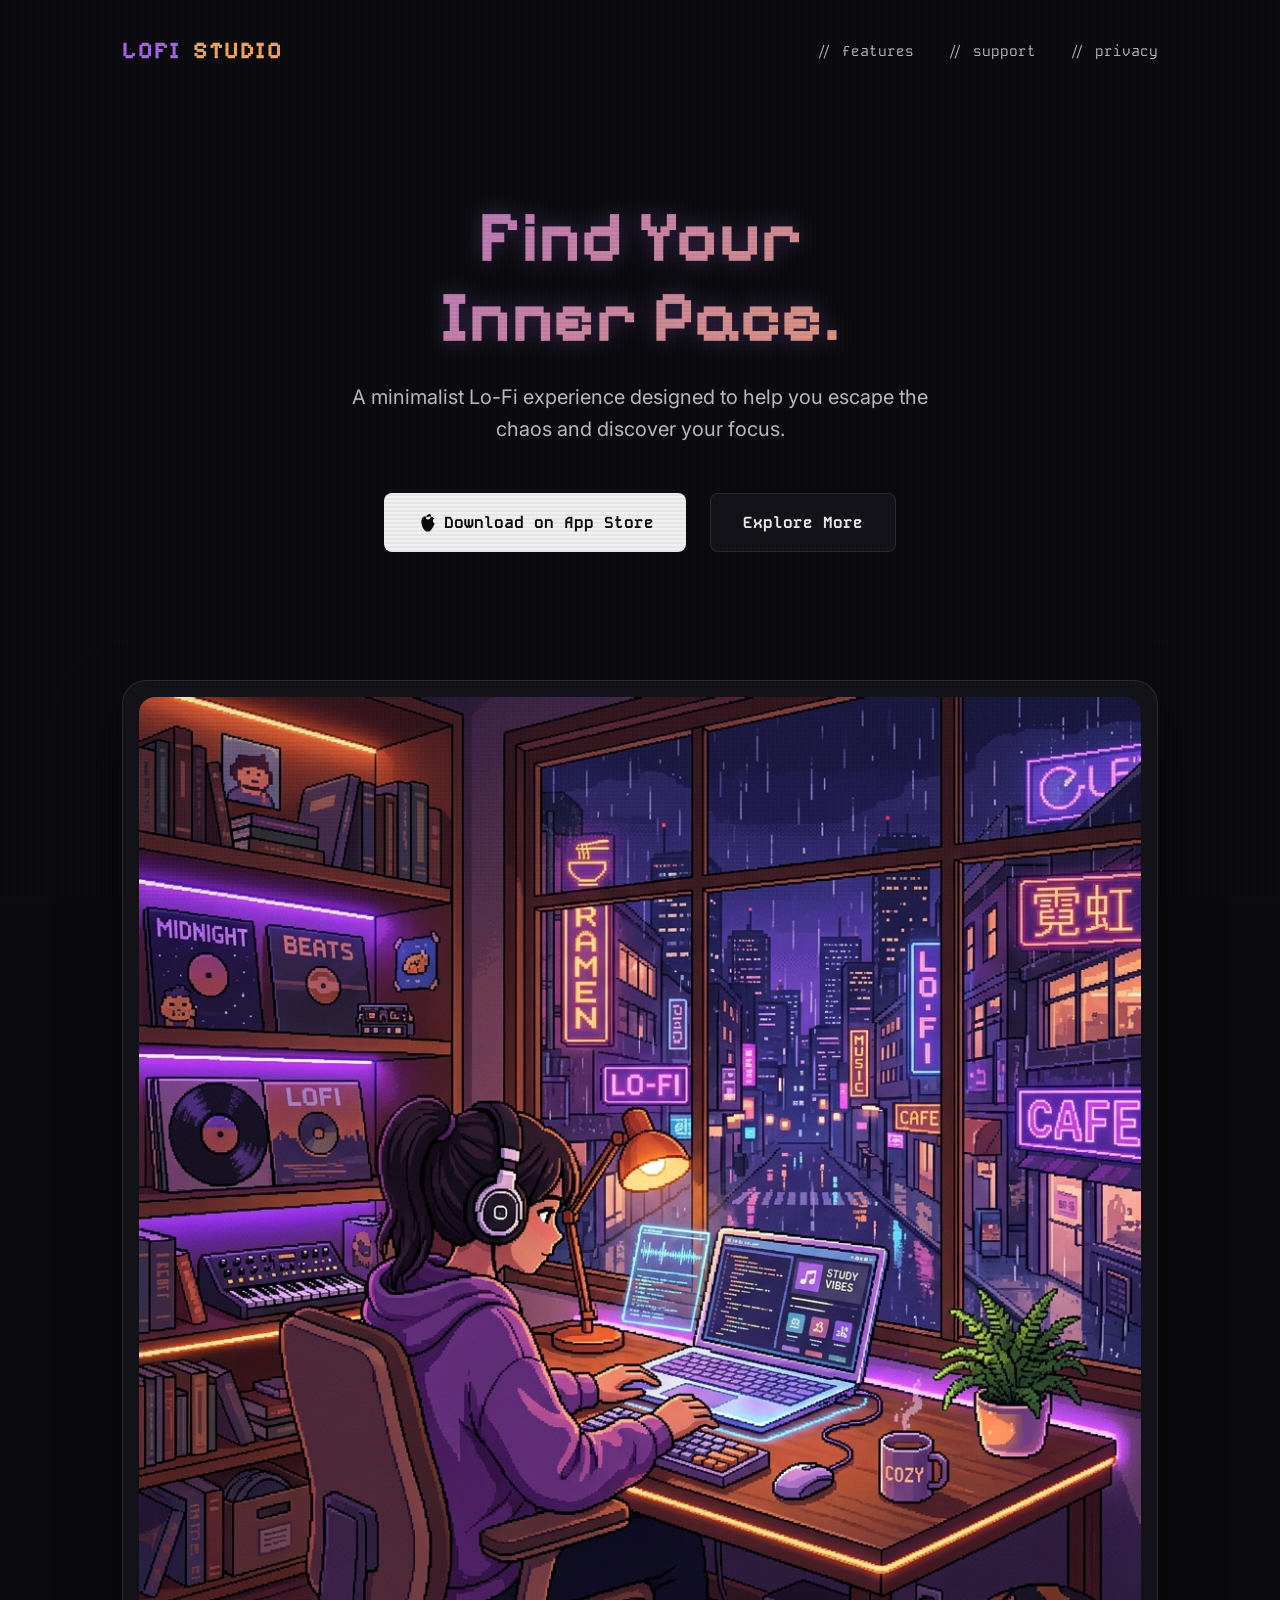
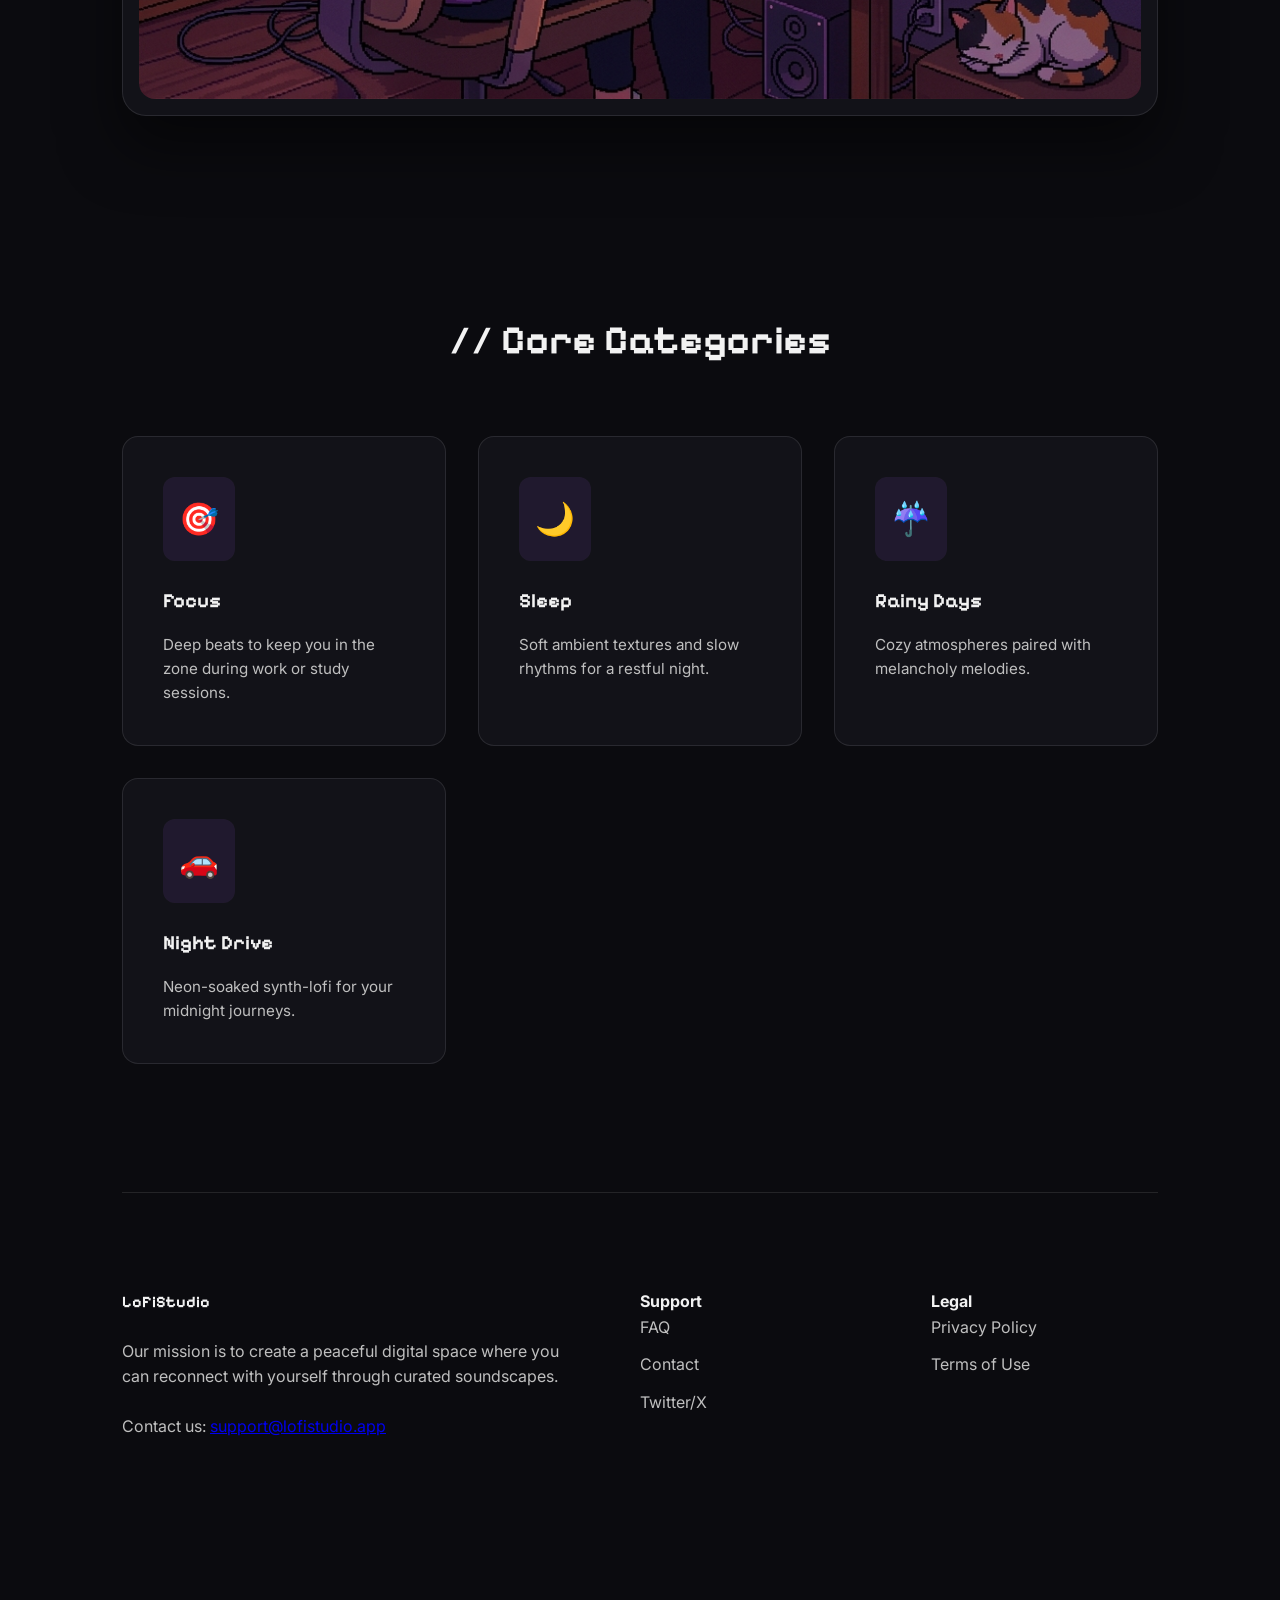
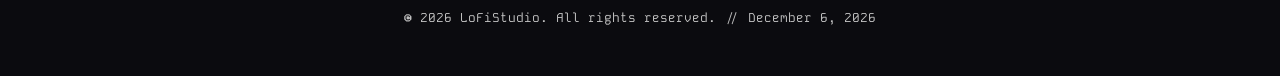
==== index.html @ d08583ba "Initial commit - LoFiStudio Landing Page" ====
<!DOCTYPE html>
<html lang="en">
<head>
    <meta charset="UTF-8">
    <meta name="viewport" content="width=device-width, initial-scale=1.0">
    <title>LoFiStudio | Find Your Inner Pace</title>
    <meta name="description" content="LoFiStudio is a minimalist music application designed to help you focus, sleep, and relax with curated Lo-Fi playlists.">
    <link rel="stylesheet" href="style.css">
    <!-- Favicon -->
    <link rel="icon" type="image/png" href="https://fav.farm/🎧">
</head>
<body>

    <div class="container">
        <nav>
            <div class="logo">LoFi<span>Studio</span></div>
            <ul class="nav-links">
                <li><a href="#features">// features</a></li>
                <li><a href="#support">// support</a></li>
                <li><a href="#privacy">// privacy</a></li>
            </ul>
        </nav>

        <section class="hero">
            <h1>Find Your <br> Inner Pace.</h1>
            <p>A minimalist Lo-Fi experience designed to help you escape the chaos and discover your focus.</p>
            <div class="cta-container">
                <a href="#" class="btn btn-primary">
                    <svg width="20" height="20" viewBox="0 0 24 24" fill="currentColor"><path d="M18.71,19.5C17.88,20.74 16.67,22.28 15.08,22.28C13.5,22.28 13,21.23 11.12,21.23C19.25,21.23 18.67,22.28 13.12,22.28C11.54,22.28 10.2,20.74 9.38,19.5C7.7,17.08 6.42,13.33 6.42,9.75C6.42,6.17 8.54,4.22 10.79,4.22C12.08,4.22 13,4.92 13.79,4.92C14.58,4.92 15.54,4.22 17.04,4.22C18.62,4.22 20.71,5.1 21.92,6.83C19.46,8.21 20.08,11.38 22.38,12.5C21.75,14.42 20.38,17.08 18.71,19.5M16,1.17C14.88,1.29 13.88,2.05 13.21,2.83C12.54,3.61 12.04,4.71 12.04,5.83C12.04,6.96 13,8.06 14.12,7.94C15.25,7.82 16.25,7.06 16.92,6.28C17.59,5.5 18.08,4.4 18.08,3.29C18.08,2.17 17.12,1.05 16,1.17Z"/></svg>
                    Download on App Store
                </a>
                <a href="#features" class="btn btn-outline">Explore More</a>
            </div>
        </section>

        <section class="showcase">
            <div class="mockup-container">
                <img src="hero-mockup.png" alt="LoFiStudio App Mockup" class="mockup-image" id="hero-img">
            </div>
        </section>

        <section class="features" id="features">
            <h2 class="section-title">// Core Categories</h2>
            <div class="features-grid">
                <div class="feature-card">
                    <div class="feature-icon">🎯</div>
                    <h3>Focus</h3>
                    <p>Deep beats to keep you in the zone during work or study sessions.</p>
                </div>
                <div class="feature-card">
                    <div class="feature-icon">🌙</div>
                    <h3>Sleep</h3>
                    <p>Soft ambient textures and slow rhythms for a restful night.</p>
                </div>
                <div class="feature-card">
                    <div class="feature-icon">☔</div>
                    <h3>Rainy Days</h3>
                    <p>Cozy atmospheres paired with melancholy melodies.</p>
                </div>
                <div class="feature-card">
                    <div class="feature-icon">🚗</div>
                    <h3>Night Drive</h3>
                    <p>Neon-soaked synth-lofi for your midnight journeys.</p>
                </div>
            </div>
        </section>

        <section class="legal-support" id="support">
            <div class="legal-grid">
                <div class="footer-info">
                    <h4>LoFi<span>Studio</span></h4>
                    <p>Our mission is to create a peaceful digital space where you can reconnect with yourself through curated soundscapes.</p>
                    <p>Contact us: <a href="mailto:support@lofistudio.app">support@lofistudio.app</a></p>
                </div>
                <div class="footer-links">
                    <h4>Support</h4>
                    <ul>
                        <li><a href="#">FAQ</a></li>
                        <li><a href="#">Contact</a></li>
                        <li><a href="#">Twitter/X</a></li>
                    </ul>
                </div>
                <div class="footer-links" id="privacy">
                    <h4>Legal</h4>
                    <ul>
                        <li><a href="#">Privacy Policy</a></li>
                        <li><a href="#">Terms of Use</a></li>
                    </ul>
                </div>
            </div>
        </section>

        <footer class="copyright">
            <p>&copy; 2026 LoFiStudio. All rights reserved. // <span id="current-date"></span></p>
        </footer>
    </div>

    <script src="app.js"></script>
</body>
</html>
---- style.css ----
@import url('https://fonts.googleapis.com/css2?family=Pixelify+Sans:wght@400;700&family=Kode+Mono:wght@400;700&family=Inter:wght@300;400;600&display=swap');

:root {
    /* Color Palette - Muted Sunset */
    --bg-color: hsl(240, 15%, 5%);
    --card-bg: hsla(240, 15%, 10%, 0.7);
    --primary-color: hsl(270, 70%, 65%);
    --secondary-color: hsl(30, 85%, 65%);
    --accent-color: hsl(150, 60%, 60%);
    --text-main: hsl(0, 0%, 95%);
    --text-soft: hsl(0, 0%, 75%);
    --border-color: hsla(0, 0%, 100%, 0.1);
    
    --font-heading: 'Pixelify Sans', cursive;
    --font-mono: 'Kode Mono', monospace;
    --font-main: 'Inter', sans-serif;
}

* {
    margin: 0;
    padding: 0;
    box-sizing: border-box;
}

body {
    background-color: var(--bg-color);
    color: var(--text-main);
    font-family: var(--font-main);
    line-height: 1.6;
    overflow-x: hidden;
    -webkit-font-smoothing: antialiased;
}

/* CRT Scanline Effect */
body::before {
    content: "";
    position: fixed;
    top: 0;
    left: 0;
    width: 100%;
    height: 100%;
    background: linear-gradient(
        hsla(0,0%,100%,0) 50%, 
        hsla(0,0%,0%,.15) 50%
    ), linear-gradient(
        90deg, 
        hsla(255,0%,0%,.05), 
        hsla(0,100%,100%,.05)
    );
    background-size: 100% 4px, 4px 100%;
    pointer-events: none;
    z-index: 9999;
    opacity: 0.3;
}

body::after {
    content: "";
    position: fixed;
    top: 0;
    left: 0;
    width: 100%;
    height: 100%;
    background: url('https://grainy-gradients.vercel.app/noise.svg');
    opacity: 0.1;
    pointer-events: none;
    z-index: 10000;
}

.container {
    max-width: 1100px;
    margin: 0 auto;
    padding: 0 2rem;
}

/* Navigation */
nav {
    display: flex;
    justify-content: space-between;
    align-items: center;
    padding: 2rem 0;
}

.logo {
    display: flex;
    align-items: center;
    gap: 0.75rem;
    font-family: var(--font-heading);
    font-size: 1.5rem;
    font-weight: 700;
    text-transform: uppercase;
    letter-spacing: 2px;
    color: var(--primary-color);
}

.logo span {
    color: var(--secondary-color);
}

.nav-links {
    display: flex;
    gap: 2rem;
    list-style: none;
}

.nav-links a {
    text-decoration: none;
    color: var(--text-soft);
    font-family: var(--font-mono);
    font-size: 0.9rem;
    transition: color 0.3s ease;
}

.nav-links a:hover {
    color: var(--primary-color);
}

/* Hero Section */
.hero {
    padding: 6rem 0 4rem;
    text-align: center;
}

.hero h1 {
    font-family: var(--font-heading);
    font-size: 4.5rem;
    line-height: 1.1;
    margin-bottom: 1.5rem;
    background: linear-gradient(135deg, var(--primary-color), var(--secondary-color));
    -webkit-background-clip: text;
    -webkit-text-fill-color: transparent;
    filter: drop-shadow(0 0 10px hsla(270, 70%, 65%, 0.3));
}

.hero p {
    font-size: 1.25rem;
    color: var(--text-soft);
    margin-bottom: 3rem;
    max-width: 600px;
    margin-left: auto;
    margin-right: auto;
}

.hero .cta-container {
    display: flex;
    justify-content: center;
    gap: 1.5rem;
}

.btn {
    padding: 1rem 2rem;
    border-radius: 8px;
    font-family: var(--font-mono);
    font-weight: 700;
    text-decoration: none;
    transition: all 0.3s cubic-bezier(0.175, 0.885, 0.32, 1.275);
    display: inline-flex;
    align-items: center;
    gap: 0.5rem;
}

.btn-primary {
    background-color: var(--text-main);
    color: var(--bg-color);
}

.btn-primary:hover {
    transform: scale(1.05);
    box-shadow: 0 0 20px hsla(0, 0%, 100%, 0.3);
}

.btn-outline {
    border: 1px solid var(--border-color);
    color: var(--text-main);
    background: var(--card-bg);
}

.btn-outline:hover {
    background: hsla(0, 0%, 100%, 0.05);
    border-color: var(--text-soft);
}

/* App Showcase */
.showcase {
    position: relative;
    padding: 4rem 0;
}

.mockup-container {
    background: var(--card-bg);
    border: 1px solid var(--border-color);
    border-radius: 24px;
    padding: 1rem;
    box-shadow: 0 30px 60px hsla(0, 0%, 0%, 0.5);
    backdrop-filter: blur(10px);
}

.mockup-image {
    width: 100%;
    border-radius: 16px;
    display: block;
}

/* Features */
.features {
    padding: 8rem 0;
}

.section-title {
    font-family: var(--font-heading);
    font-size: 2.5rem;
    text-align: center;
    margin-bottom: 4rem;
}

.features-grid {
    display: grid;
    grid-template-columns: repeat(auto-fit, minmax(280px, 1fr));
    gap: 2rem;
}

.feature-card {
    background: var(--card-bg);
    border: 1px solid var(--border-color);
    border-radius: 16px;
    padding: 2.5rem;
    transition: transform 0.3s ease, border-color 0.3s ease;
}

.feature-card:hover {
    transform: translateY(-10px);
    border-color: var(--primary-color);
}

.feature-icon {
    font-size: 2rem;
    margin-bottom: 1.5rem;
    display: inline-block;
    padding: 1rem;
    background: hsla(270, 70%, 65%, 0.1);
    border-radius: 12px;
}

.feature-card h3 {
    font-family: var(--font-heading);
    font-size: 1.25rem;
    margin-bottom: 1rem;
}

.feature-card p {
    color: var(--text-soft);
    font-size: 0.95rem;
}

/* Legal/Support Section */
.legal-support {
    padding: 6rem 0;
    border-top: 1px solid var(--border-color);
}

.legal-grid {
    display: grid;
    grid-template-columns: 2fr 1fr 1fr;
    gap: 4rem;
}

.footer-info h4 {
    font-family: var(--font-heading);
    margin-bottom: 1.5rem;
}

.footer-info p {
    color: var(--text-soft);
    margin-bottom: 1.5rem;
}

.footer-links ul {
    list-style: none;
}

.footer-links li {
    margin-bottom: 0.75rem;
}

.footer-links a {
    text-decoration: none;
    color: var(--text-soft);
    transition: color 0.3s ease;
}

.footer-links a:hover {
    color: var(--primary-color);
}

.copyright {
    text-align: center;
    padding: 3rem 0;
    color: var(--text-soft);
    font-size: 0.8rem;
    font-family: var(--font-mono);
}

/* Animations */
@keyframes fadeIn {
    from { opacity: 0; transform: translateY(20px); }
    to { opacity: 1; transform: translateY(0); }
}

.hero h1, .hero p, .cta-container {
    animation: fadeIn 0.8s ease forwards;
}

.hero p { animation-delay: 0.2s; }
.cta-container { animation-delay: 0.4s; }

/* Responsive */
@media (max-width: 768px) {
    .hero h1 { font-size: 3rem; }
    .nav-links { display: none; }
    .legal-grid { grid-template-columns: 1fr; gap: 2rem; }
}
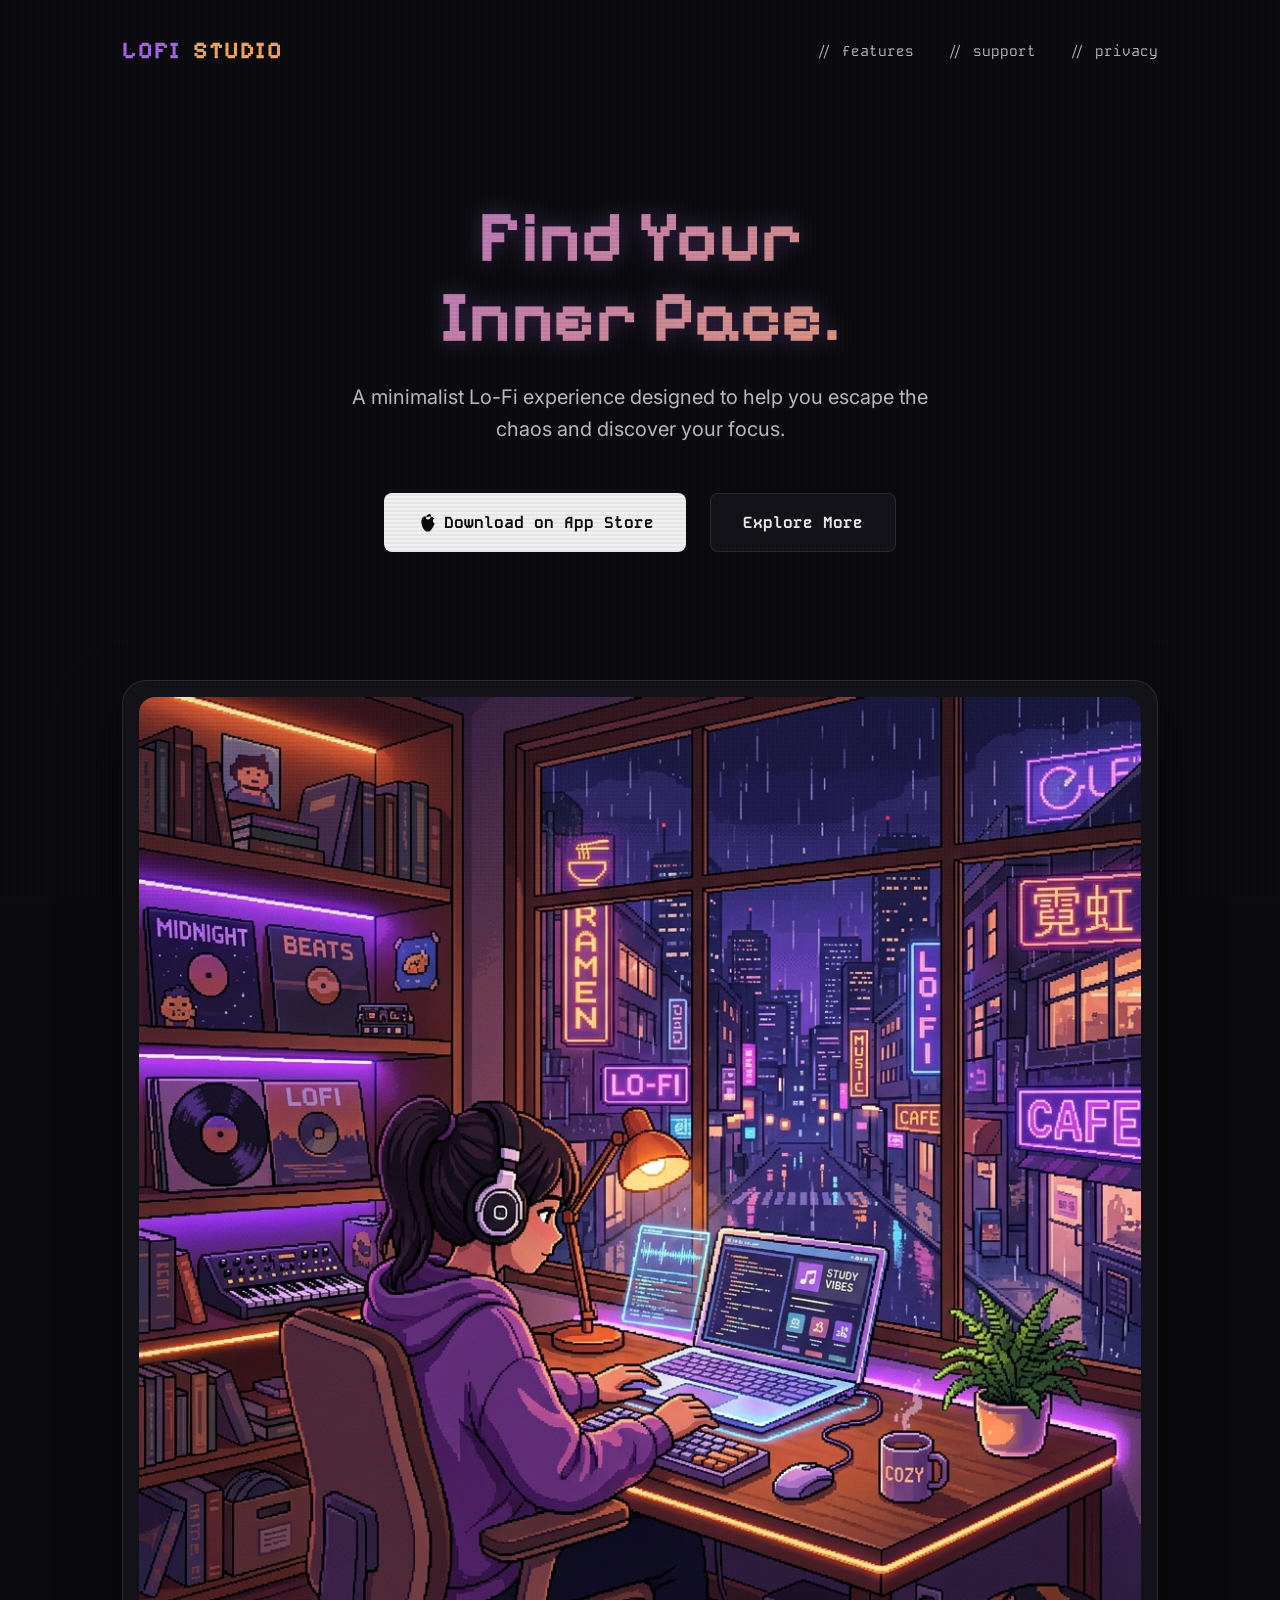
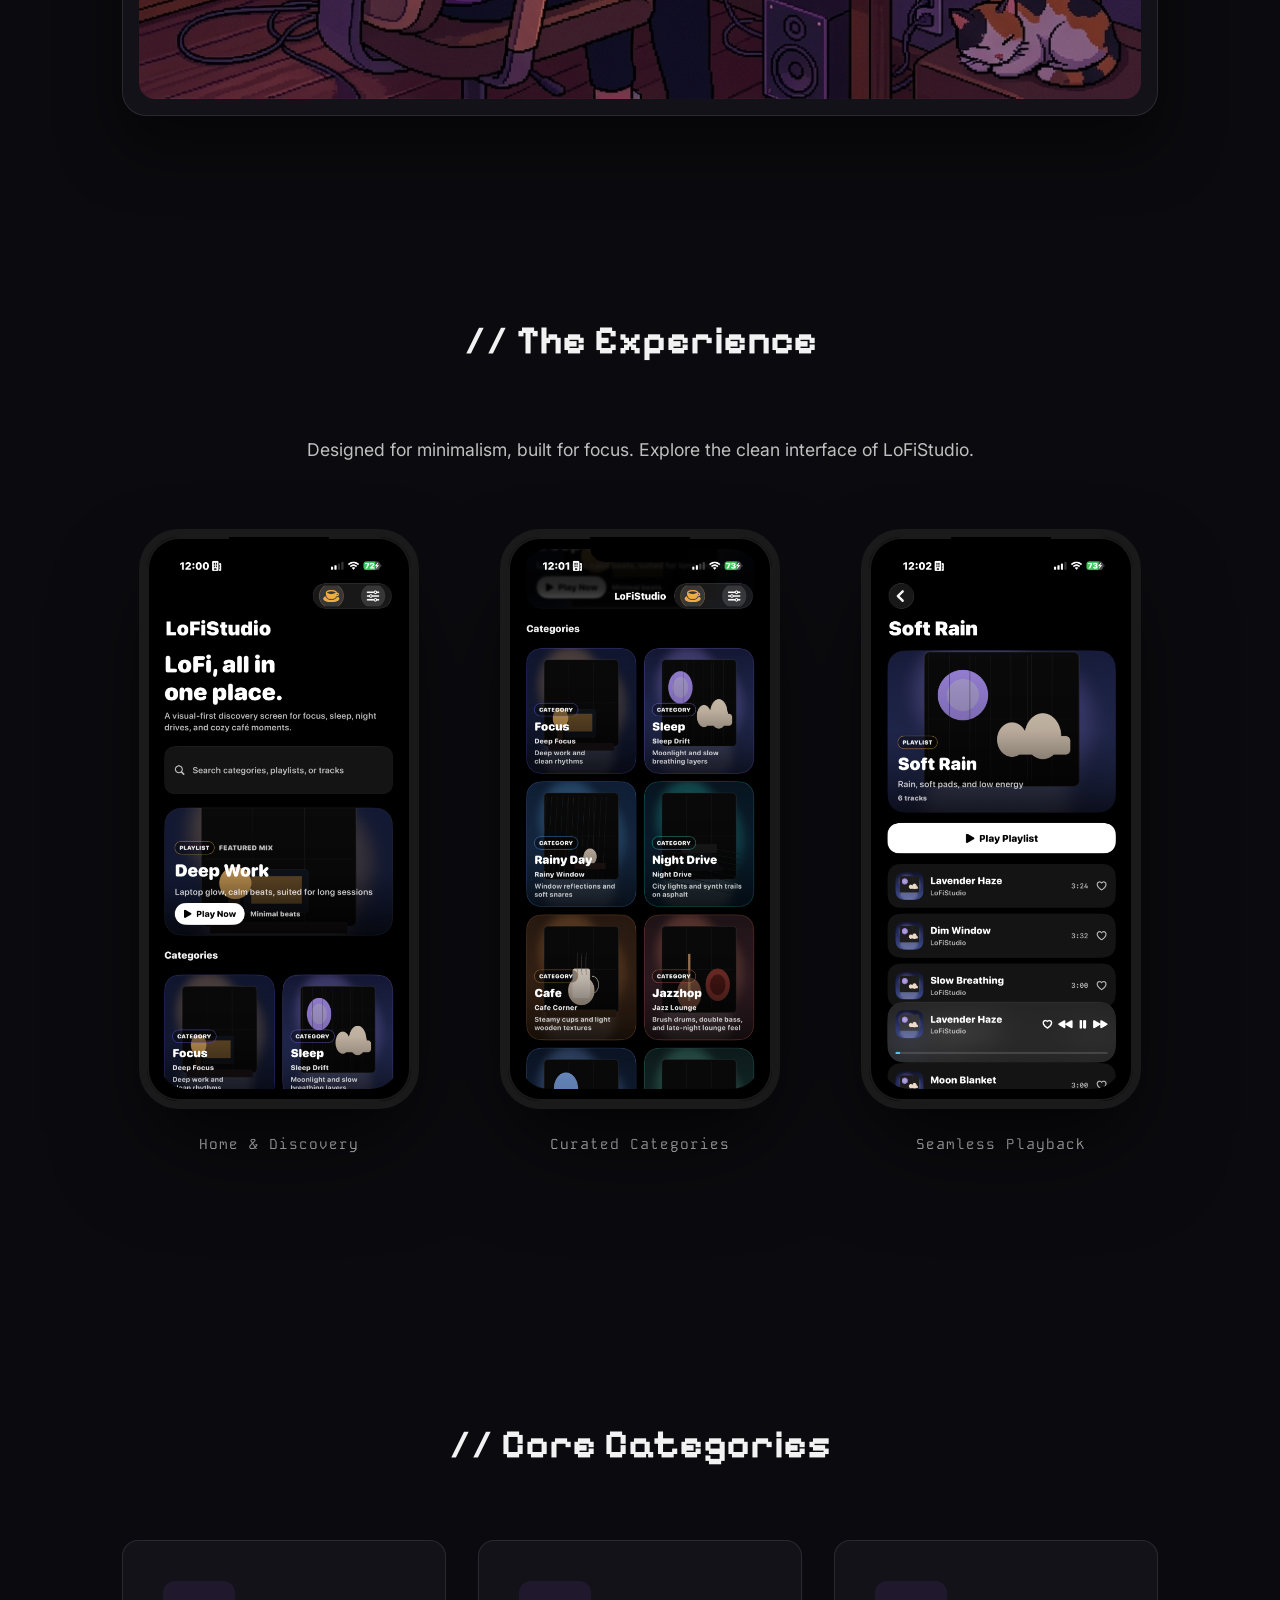
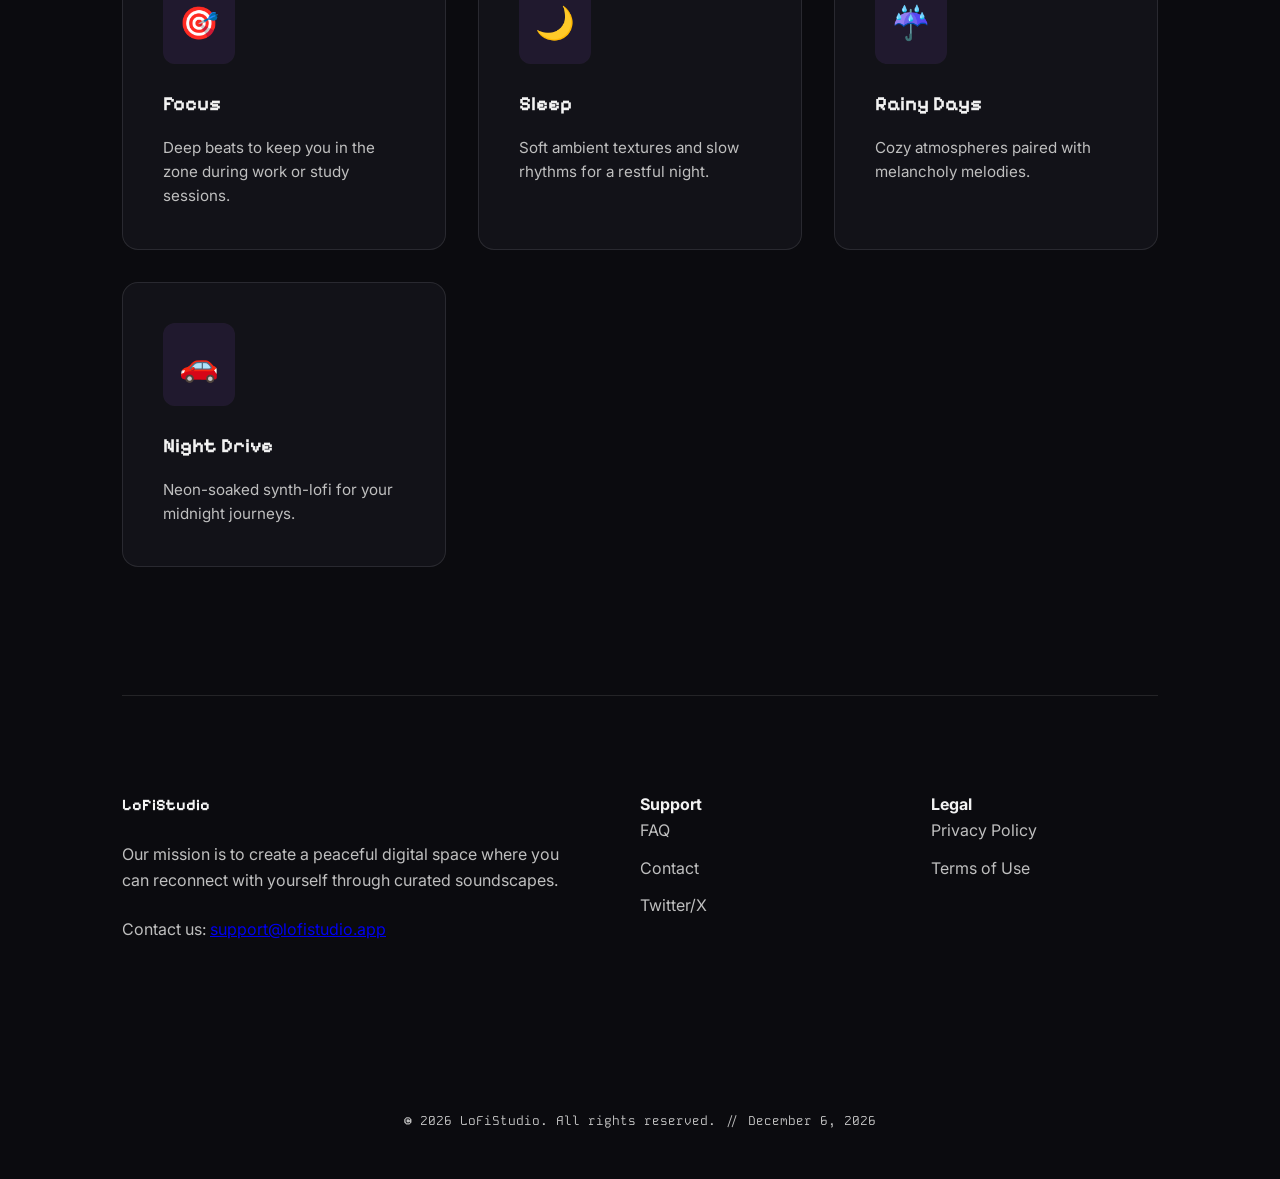
==== commit c0787c05: "Update landing page with real app screenshots and Experience section" ====
--- a/index.html
+++ b/index.html
@@ -36,6 +36,34 @@
         <section class="showcase">
             <div class="mockup-container">
                 <img src="hero-mockup.png" alt="LoFiStudio App Mockup" class="mockup-image" id="hero-img">
+            </div>
+        </section>
+
+        <section class="experience">
+            <div class="section-header">
+                <h2 class="section-title">// The Experience</h2>
+                <p>Designed for minimalism, built for focus. Explore the clean interface of LoFiStudio.</p>
+            </div>
+            
+            <div class="experience-grid">
+                <div class="experience-item">
+                    <div class="phone-mockup">
+                        <img src="ss-home.png" alt="Home Screen">
+                    </div>
+                    <span>Home & Discovery</span>
+                </div>
+                <div class="experience-item">
+                    <div class="phone-mockup">
+                        <img src="ss-categories.png" alt="Categories Screen">
+                    </div>
+                    <span>Curated Categories</span>
+                </div>
+                <div class="experience-item">
+                    <div class="phone-mockup">
+                        <img src="ss-playlist.png" alt="Playlist & Player">
+                    </div>
+                    <span>Seamless Playback</span>
+                </div>
             </div>
         </section>
 
--- a/style.css
+++ b/style.css
@@ -200,6 +200,80 @@
     display: block;
 }
 
+/* App Experience Showcase */
+.experience {
+    padding: 8rem 0;
+    text-align: center;
+}
+
+.section-header p {
+    color: var(--text-soft);
+    margin-bottom: 4rem;
+    font-size: 1.1rem;
+}
+
+.experience-grid {
+    display: grid;
+    grid-template-columns: repeat(3, 1fr);
+    gap: 3rem;
+}
+
+.experience-item {
+    display: flex;
+    flex-direction: column;
+    align-items: center;
+    gap: 1.5rem;
+}
+
+.phone-mockup {
+    width: 280px;
+    height: 580px;
+    background: #000;
+    border-radius: 40px;
+    padding: 12px;
+    border: 8px solid #1a1a1a;
+    box-shadow: 0 50px 100px -20px rgba(0,0,0,0.5), 
+                0 30px 60px -30px rgba(0,0,0,0.6),
+                inset 0 0 0 2px hsla(0,0%,100%,0.1);
+    position: relative;
+    overflow: hidden;
+    transition: transform 0.3s cubic-bezier(0.175, 0.885, 0.32, 1.275);
+}
+
+.phone-mockup:hover {
+    transform: translateY(-20px) scale(1.02);
+}
+
+/* Speaker & Camera cutout simulation */
+.phone-mockup::before {
+    content: "";
+    position: absolute;
+    top: 0;
+    left: 50%;
+    transform: translateX(-50%);
+    width: 100px;
+    height: 25px;
+    background: #000;
+    border-bottom-left-radius: 15px;
+    border-bottom-right-radius: 15px;
+    z-index: 10;
+}
+
+.phone-mockup img {
+    width: 100%;
+    height: 100%;
+    object-fit: cover;
+    border-radius: 28px;
+    display: block;
+}
+
+.experience-item span {
+    font-family: var(--font-mono);
+    color: var(--text-soft);
+    font-size: 0.9rem;
+    letter-spacing: 1px;
+}
+
 /* Features */
 .features {
     padding: 8rem 0;
@@ -313,6 +387,13 @@
 .cta-container { animation-delay: 0.4s; }
 
 /* Responsive */
+@media (max-width: 900px) {
+    .experience-grid {
+        grid-template-columns: 1fr;
+        gap: 4rem;
+    }
+}
+
 @media (max-width: 768px) {
     .hero h1 { font-size: 3rem; }
     .nav-links { display: none; }
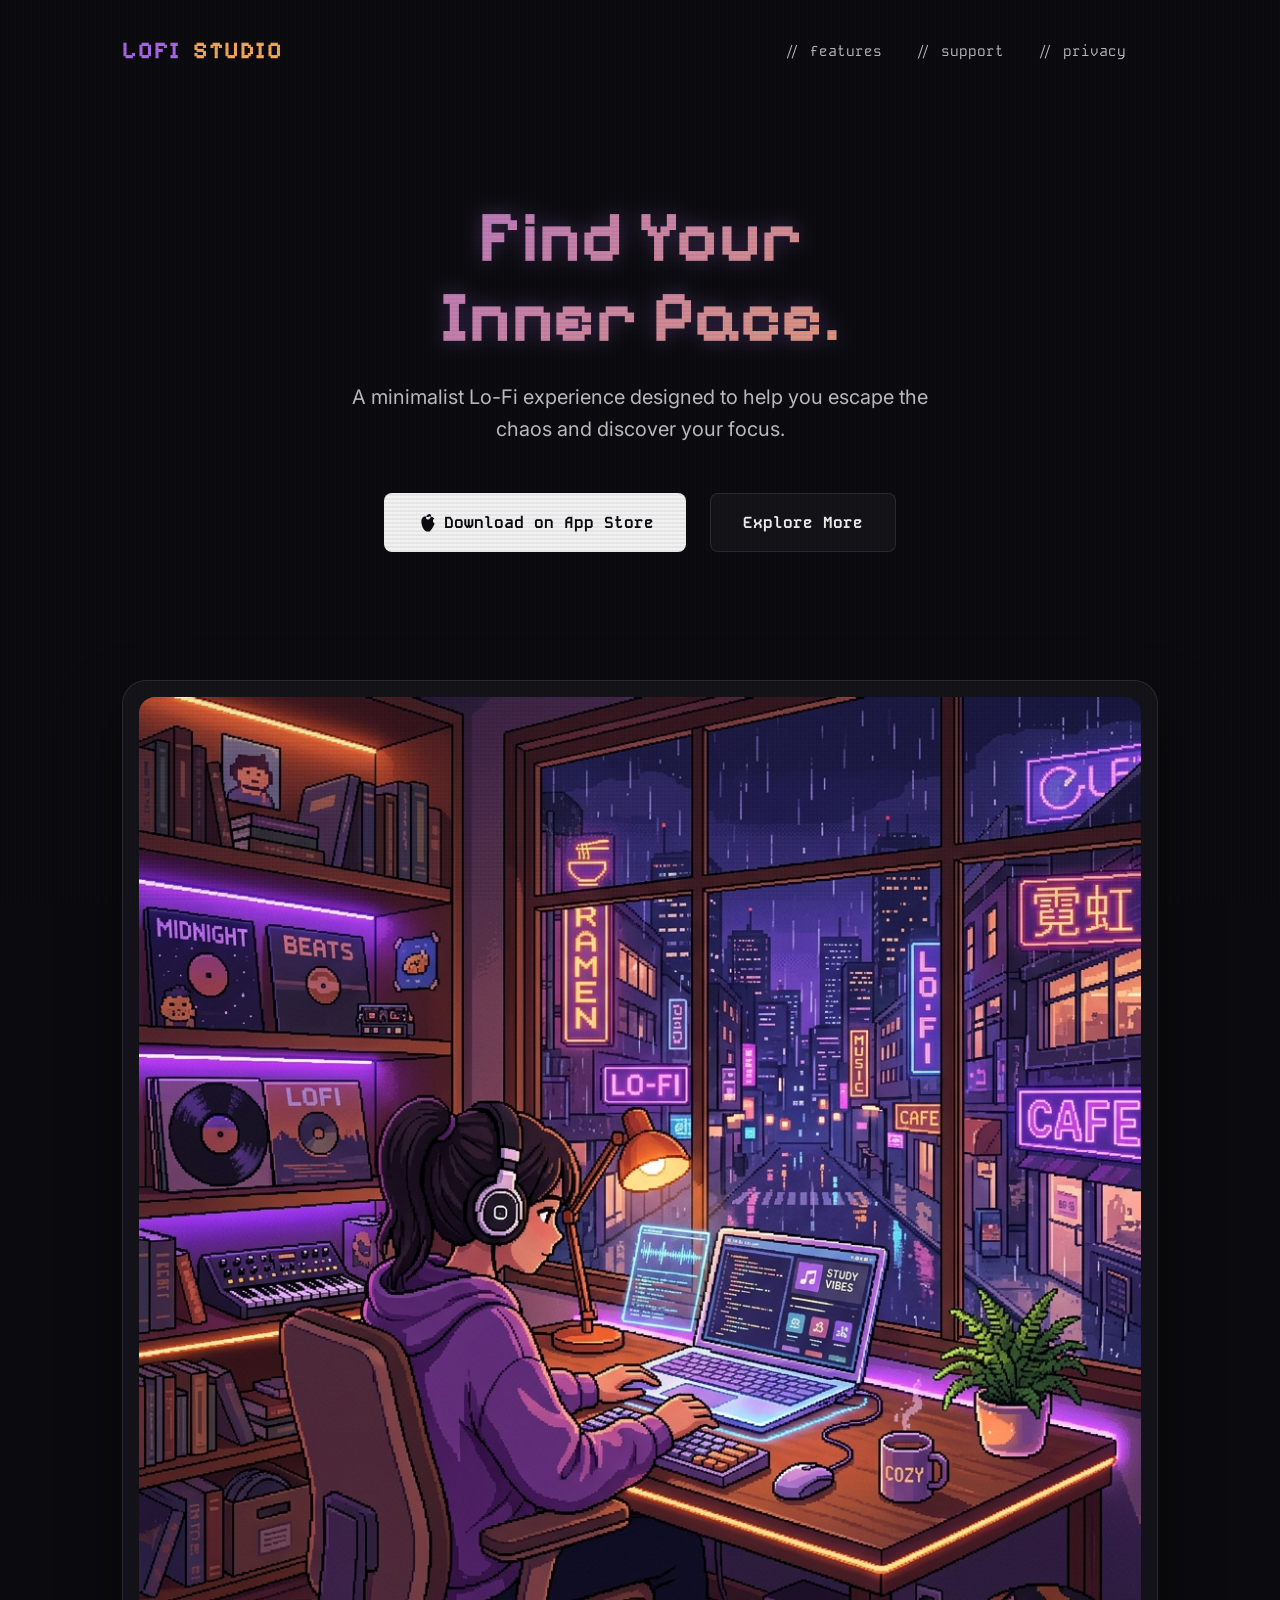
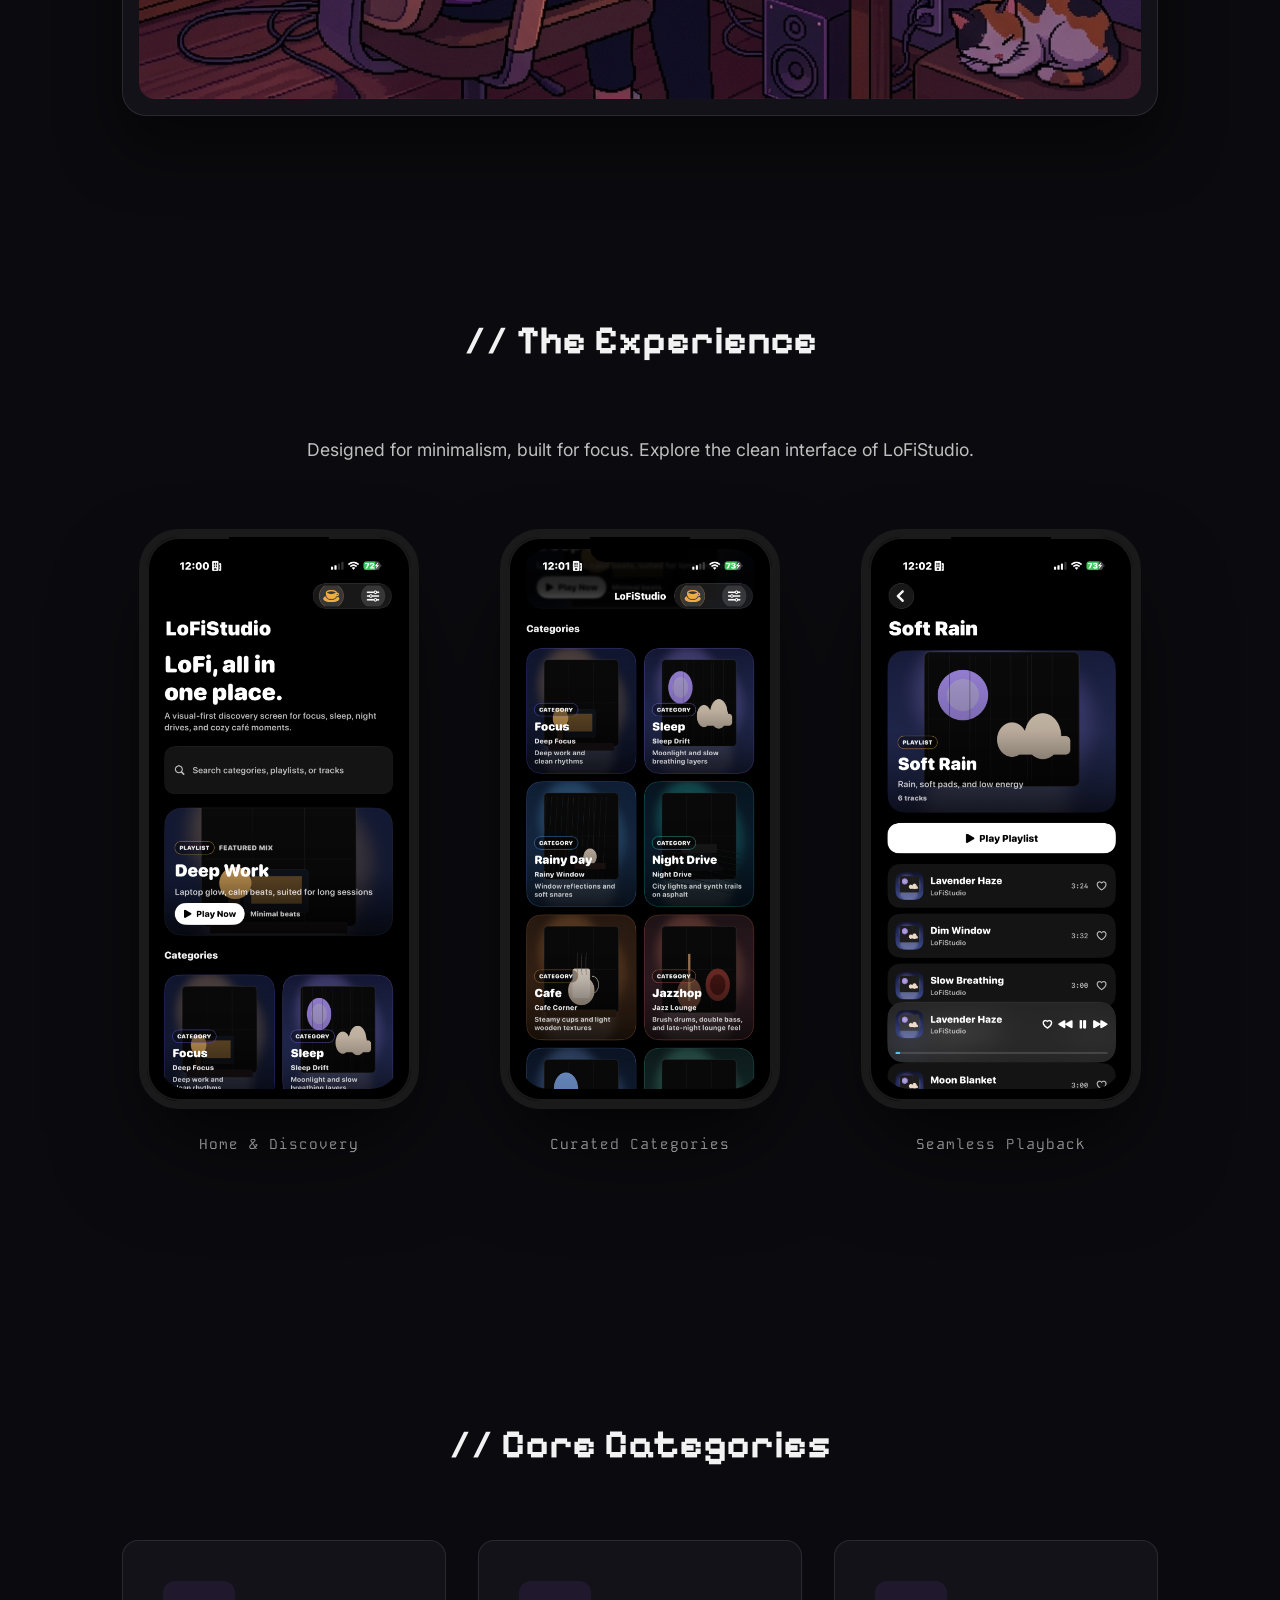
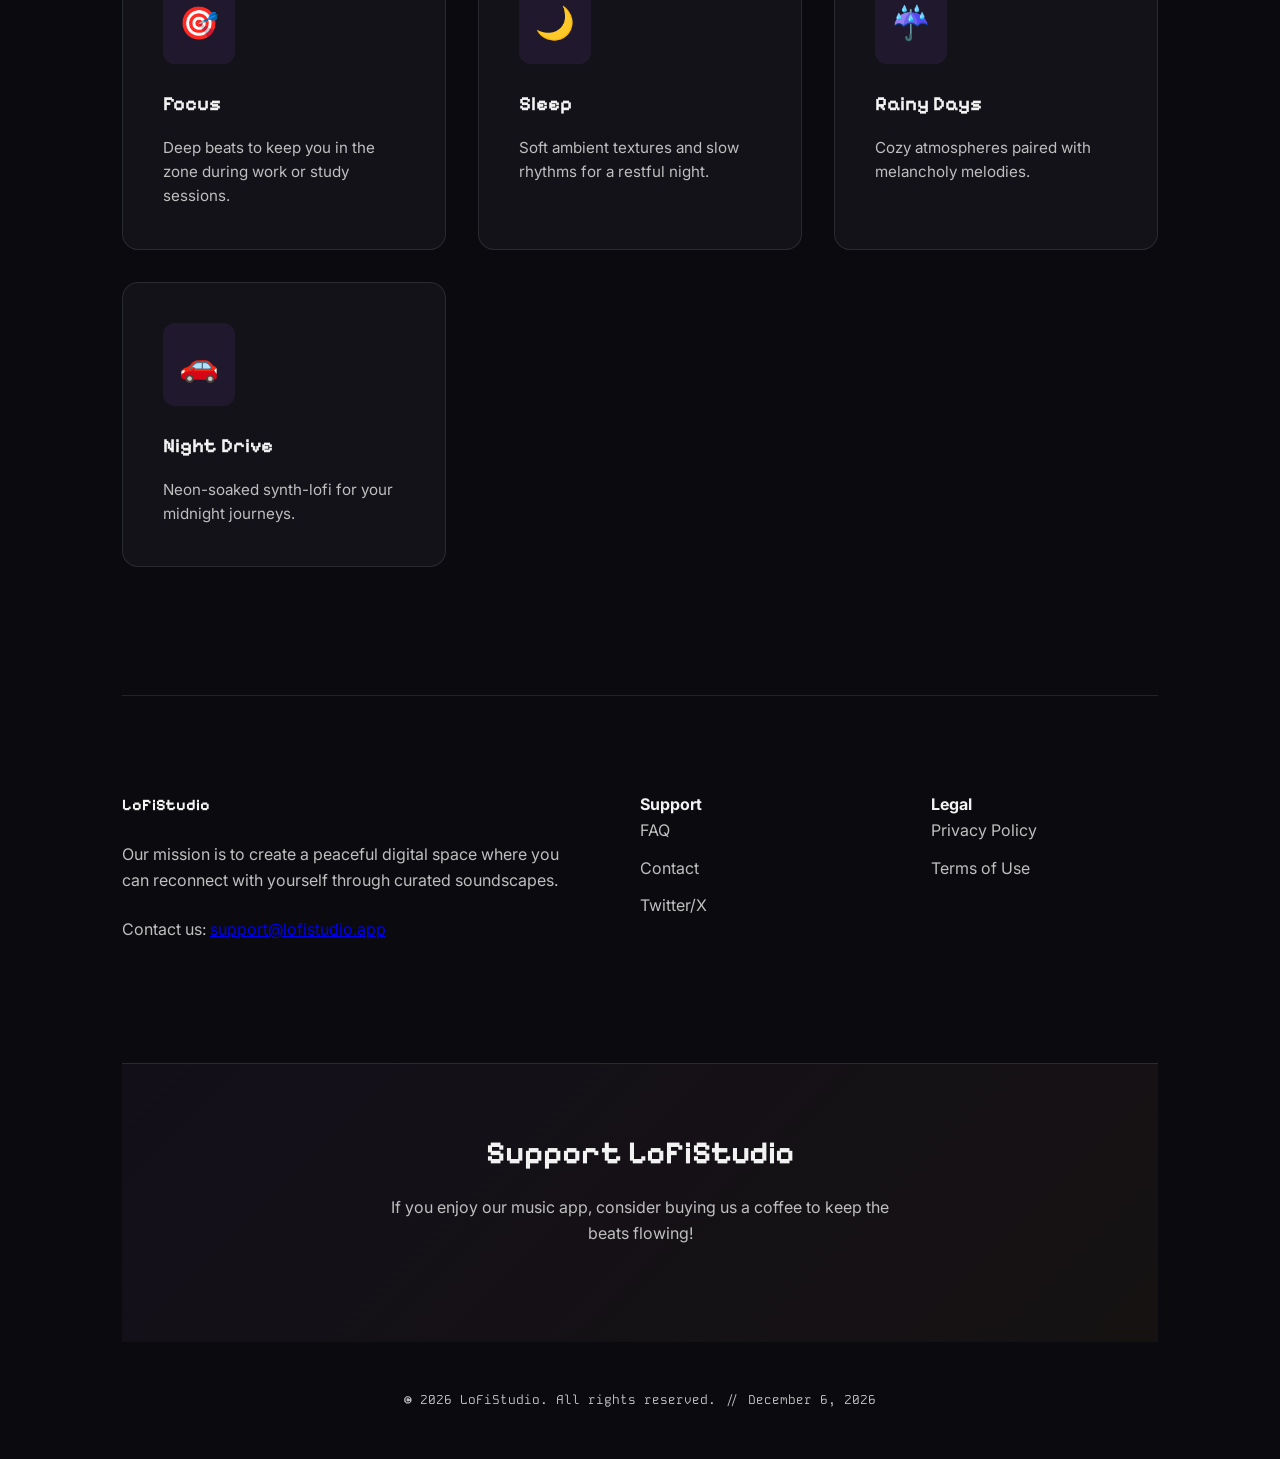
==== commit 6d2c4786: "Update web assets: app, styles, screenshots and hero image Co-authored-by: Qwen-Coder <qwen-coder@al" ====
--- a/index.html
+++ b/index.html
@@ -18,6 +18,9 @@
                 <li><a href="#features">// features</a></li>
                 <li><a href="#support">// support</a></li>
                 <li><a href="#privacy">// privacy</a></li>
+                <li class="nav-bmc">
+                    <script type="text/javascript" src="https://cdnjs.buymeacoffee.com/1.0.0/button.prod.min.js" data-name="bmc-button" data-slug="oguzkalelioglu" data-color="#FFDD00" data-emoji="☕" data-font="Bree" data-text="Buy me a coffee" data-outline-color="#000000" data-font-color="#000000" data-coffee-color="#ffffff" data-radi="true"></script>
+                </li>
             </ul>
         </nav>
 
@@ -118,6 +121,14 @@
             </div>
         </section>
 
+        <section class="buy-me-coffee">
+            <div class="coffee-container">
+                <h3>Support LoFiStudio</h3>
+                <p>If you enjoy our music app, consider buying us a coffee to keep the beats flowing!</p>
+                <script type="text/javascript" src="https://cdnjs.buymeacoffee.com/1.0.0/button.prod.min.js" data-name="bmc-button" data-slug="oguzkalelioglu" data-color="#FFDD00" data-emoji="☕" data-font="Bree" data-text="Buy me a coffee" data-outline-color="#000000" data-font-color="#000000" data-coffee-color="#ffffff"></script>
+            </div>
+        </section>
+
         <footer class="copyright">
             <p>&copy; 2026 LoFiStudio. All rights reserved. // <span id="current-date"></span></p>
         </footer>
--- a/style.css
+++ b/style.css
@@ -100,6 +100,7 @@
     display: flex;
     gap: 2rem;
     list-style: none;
+    align-items: center;
 }
 
 .nav-links a {
@@ -112,6 +113,18 @@
 
 .nav-links a:hover {
     color: var(--primary-color);
+}
+
+/* Nav Buy Me Coffee - compact version */
+.nav-bmc {
+    display: flex;
+    align-items: center;
+}
+
+.nav-bmc .bmc-button-container,
+.nav-bmc a.bmc-button {
+    transform: scale(0.8);
+    transform-origin: right center;
 }
 
 /* Hero Section */
@@ -365,6 +378,40 @@
     color: var(--primary-color);
 }
 
+/* Buy Me Coffee Section */
+.buy-me-coffee {
+    padding: 4rem 0;
+    text-align: center;
+    border-top: 1px solid var(--border-color);
+    background: linear-gradient(135deg, hsla(270, 70%, 65%, 0.05), hsla(30, 85%, 65%, 0.05));
+}
+
+.coffee-container {
+    max-width: 600px;
+    margin: 0 auto;
+    padding: 0 2rem;
+}
+
+.coffee-container h3 {
+    font-family: var(--font-heading);
+    font-size: 2rem;
+    margin-bottom: 1rem;
+    color: var(--text-main);
+}
+
+.coffee-container p {
+    color: var(--text-soft);
+    margin-bottom: 2rem;
+    font-size: 1rem;
+}
+
+/* Center the Buy Me Coffee button */
+.coffee-container > div {
+    display: flex;
+    justify-content: center;
+    align-items: center;
+}
+
 .copyright {
     text-align: center;
     padding: 3rem 0;
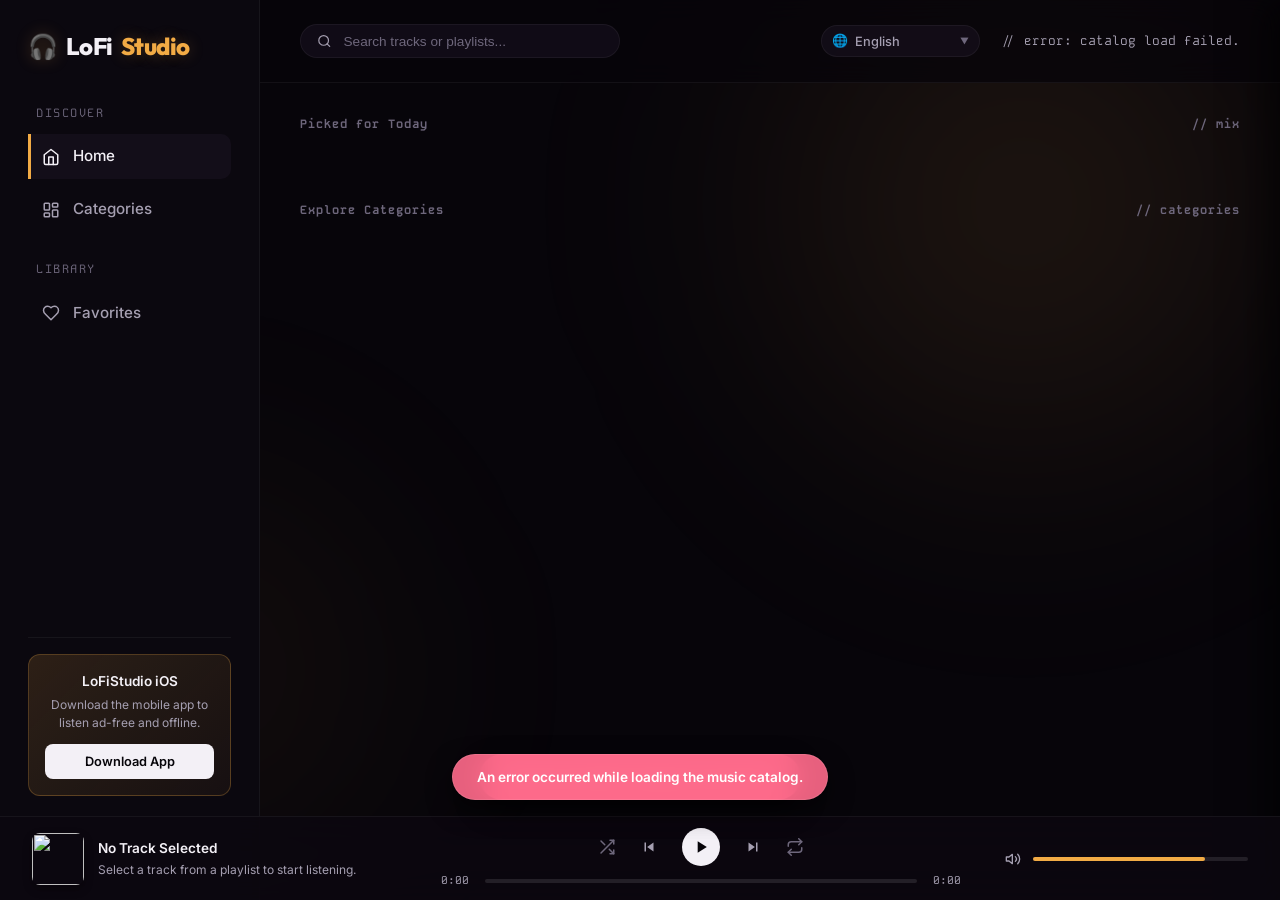
==== commit 9e1ed537: "Restore web player backend connection" ====
--- a/index.html
+++ b/index.html
@@ -3,137 +3,304 @@
 <head>
     <meta charset="UTF-8">
     <meta name="viewport" content="width=device-width, initial-scale=1.0">
-    <title>LoFiStudio | Find Your Inner Pace</title>
-    <meta name="description" content="LoFiStudio is a minimalist music application designed to help you focus, sleep, and relax with curated Lo-Fi playlists.">
+    <title>LoFiStudio Web Player | Find Your Inner Pace</title>
+    <meta name="description" content="LoFiStudio ile zihnini sakinleştir, odaklan ve uyu. Supabase altyapısıyla beslenen, özenle seçilmiş Lo-Fi çalma listelerini tarayıcından hemen dinle.">
+    <meta name="theme-color" content="#07050a">
+    
+    <!-- Open Graph -->
+    <meta property="og:title" content="LoFiStudio Web Player | Find Your Inner Pace">
+    <meta property="og:description" content="Odaklanmanıza, rahatlamanıza ve uyumanıza yardımcı olacak minimalist Lo-Fi deneyimi tarayıcınızda.">
+    <meta property="og:type" content="website">
+    <meta property="og:url" content="https://lofistudio.app">
+    <meta property="og:image" content="https://lofistudio.app/hero-mockup.png">
+    
     <link rel="stylesheet" href="style.css">
-    <!-- Favicon -->
+    <link rel="canonical" href="https://lofistudio.app">
     <link rel="icon" type="image/png" href="https://fav.farm/🎧">
+    
+    <!-- Supabase JS CDN -->
+    <script src="https://cdn.jsdelivr.net/npm/@supabase/supabase-js@2"></script>
 </head>
 <body>
 
-    <div class="container">
-        <nav>
-            <div class="logo">LoFi<span>Studio</span></div>
-            <ul class="nav-links">
-                <li><a href="#features">// features</a></li>
-                <li><a href="#support">// support</a></li>
-                <li><a href="#privacy">// privacy</a></li>
-                <li class="nav-bmc">
-                    <script type="text/javascript" src="https://cdnjs.buymeacoffee.com/1.0.0/button.prod.min.js" data-name="bmc-button" data-slug="oguzkalelioglu" data-color="#FFDD00" data-emoji="☕" data-font="Bree" data-text="Buy me a coffee" data-outline-color="#000000" data-font-color="#000000" data-coffee-color="#ffffff" data-radi="true"></script>
-                </li>
-            </ul>
+    <!-- Ambient glow backdrops -->
+    <div class="bg-ambient-glow"></div>
+    <div class="bg-ambient-glow-left"></div>
+
+    <div class="app-container">
+        
+        <!-- SIDEBAR (Masaüstü) -->
+        <aside class="sidebar">
+            <div class="sidebar-logo" id="logo-btn">
+                <span>🎧</span> LoFi<span>Studio</span>
+            </div>
+            
+            <nav class="sidebar-nav">
+                <div class="nav-section">
+                    <div class="nav-section-title" data-i18n="discover_title">Keşfet</div>
+                    <div class="nav-item active" id="nav-discover">
+                        <svg viewBox="0 0 24 24" fill="none" stroke="currentColor" stroke-width="2" stroke-linecap="round" stroke-linejoin="round"><path d="m3 9 9-7 9 7v11a2 2 0 0 1-2 2H5a2 2 0 0 1-2-2z"/><polyline points="9 22 9 12 15 12 15 22"/></svg>
+                        <span data-i18n="nav_home">Ana Sayfa</span>
+                    </div>
+                    <div class="nav-item" id="nav-categories">
+                        <svg viewBox="0 0 24 24" fill="none" stroke="currentColor" stroke-width="2" stroke-linecap="round" stroke-linejoin="round"><rect x="3" y="3" width="7" height="9" rx="1"/><rect x="14" y="3" width="7" height="5" rx="1"/><rect x="14" y="12" width="7" height="9" rx="1"/><rect x="3" y="16" width="7" height="5" rx="1"/></svg>
+                        <span data-i18n="nav_categories">Kategoriler</span>
+                    </div>
+                </div>
+                
+                <div class="nav-section">
+                    <div class="nav-section-title" data-i18n="library_title">Kütüphane</div>
+                    <div class="nav-item" id="nav-favorites">
+                        <svg viewBox="0 0 24 24" fill="none" stroke="currentColor" stroke-width="2" stroke-linecap="round" stroke-linejoin="round"><path d="M19 14c1.49-1.46 3-3.21 3-5.5A5.5 5.5 0 0 0 16.5 3c-1.76 0-3 .5-4.5 2-1.5-1.5-2.74-2-4.5-2A5.5 5.5 0 0 0 2 8.5c0 2.3 1.5 4.05 3 5.5l7 7Z"/></svg>
+                        <span data-i18n="nav_favorites">Favorilerim</span>
+                    </div>
+                </div>
+            </nav>
+            
+            <div class="sidebar-footer">
+                <div class="download-app-card">
+                    <h4 data-i18n="download_card_title">LoFiStudio iOS</h4>
+                    <p data-i18n="download_card_desc">Mobil uygulamayı indirerek reklamsız ve çevrimdışı dinle.</p>
+                    <a href="https://apps.apple.com/app/lofistudio/idAPP_ID" target="_blank" rel="noopener noreferrer" class="btn-sm-primary" data-i18n="download_card_btn">
+                        Uygulamayı İndir
+                    </a>
+                </div>
+            </div>
+        </aside>
+        
+        <!-- MAIN CONTENT AREA -->
+        <main class="main-content" id="main-content-scroll">
+            
+            <!-- HEADER -->
+            <header class="header">
+                <div class="search-bar">
+                    <svg viewBox="0 0 24 24" fill="none" stroke="currentColor" stroke-width="2" stroke-linecap="round" stroke-linejoin="round"><circle cx="11" cy="11" r="8"/><line x1="21" y1="21" x2="16.65" y2="16.65"/></svg>
+                    <input type="text" id="search-input" data-i18n-placeholder="search_placeholder" placeholder="Şarkı veya çalma listesi ara...">
+                </div>
+                
+                <div class="header-right">
+                    <div class="lang-selector">
+                        <span class="lang-icon">🌐</span>
+                        <select id="lang-select">
+                            <option value="de">Deutsch</option>
+                            <option value="en">English</option>
+                            <option value="es">Español</option>
+                            <option value="fr">Français</option>
+                            <option value="it">Italiano</option>
+                            <option value="ja">日本語</option>
+                            <option value="ko">한국어</option>
+                            <option value="pt-BR">Português (BR)</option>
+                            <option value="tr">Türkçe</option>
+                        </select>
+                    </div>
+                    <div style="font-family: var(--font-mono); font-size: 0.8rem; color: var(--text-soft);" id="header-status">
+                        // find your inner pace.
+                    </div>
+                </div>
+            </header>
+            
+            <!-- CONTENT BODY -->
+            <div class="content-body">
+                
+                <!-- 1. DISCOVER VIEW (ANA SAYFA) -->
+                <div id="view-discover-panel">
+                    <!-- Featured Carousel -->
+                    <section class="featured-shelf" id="featured-section" style="display: none;">
+                        <div class="carousel-container">
+                            <div class="carousel-track" id="carousel-track-el">
+                                <!-- Dynamic Carousel Slides -->
+                            </div>
+                            <div class="carousel-dots" id="carousel-dots-el">
+                                <!-- Dynamic dots -->
+                            </div>
+                        </div>
+                    </section>
+                    
+                    <!-- Today Shelf (Home Sections) -->
+                    <section class="playlists-shelf" id="today-shelf">
+                        <div class="section-title" id="today-shelf-title">
+                            <span data-i18n="today_shelf_title">Bugün İçin Seçilenler</span>
+                            <span id="today-date-badge">// mix</span>
+                        </div>
+                        <div class="playlists-grid" id="today-playlists-grid">
+                            <!-- Dynamic Playlists -->
+                        </div>
+                    </section>
+                    
+                    <!-- Categories Preview Shelf -->
+                    <section class="categories-shelf">
+                        <div class="section-title">
+                            <span data-i18n="explore_categories_title">Kategorileri Keşfet</span>
+                            <span>// categories</span>
+                        </div>
+                        <div class="categories-grid" id="discover-categories-grid">
+                            <!-- Dynamic Categories -->
+                        </div>
+                    </section>
+                </div>
+                
+                <!-- 2. CATEGORIES VIEW (TÜM KATEGORİLER & PLAYLISTLER) -->
+                <div id="view-categories-panel" style="display: none;">
+                    <section class="categories-shelf">
+                        <div class="section-title">
+                            <span data-i18n="all_categories_title">Tüm Kategoriler</span>
+                            <span>// all categories</span>
+                        </div>
+                        <div class="categories-grid" id="all-categories-grid">
+                            <!-- Dynamic Category list -->
+                        </div>
+                    </section>
+                    
+                    <section class="playlists-shelf" style="margin-top: 2rem;">
+                        <div class="section-title">
+                            <span data-i18n="all_playlists_title">Tüm Çalma Listeleri</span>
+                            <span>// playlists</span>
+                        </div>
+                        <div class="playlists-grid" id="all-playlists-grid">
+                            <!-- Dynamic playlists -->
+                        </div>
+                    </section>
+                </div>
+                
+                <!-- 3. FAVORITES VIEW -->
+                <div id="view-favorites-panel" style="display: none;">
+                    <section class="playlists-shelf">
+                        <div class="section-title">
+                            <span data-i18n="favorites_title">Beğendiğim Şarkılar</span>
+                            <span id="favorites-count">// 0 parça</span>
+                        </div>
+                        <div class="tracks-list" id="favorites-tracks-list">
+                            <!-- Dynamic favorited tracks -->
+                            <div style="text-align: center; padding: 3rem; color: var(--text-muted);" data-i18n="no_favorites_text">
+                                Henüz favorilere eklenmiş bir parça yok. Şarkı listelerindeki kalp simgesine basarak ekleyebilirsiniz.
+                            </div>
+                        </div>
+                    </section>
+                </div>
+                
+            </div>
+        </main>
+        
+        <!-- MOBILE BOTTOM NAVBAR -->
+        <nav class="mobile-navbar">
+            <div class="mobile-nav-item active" id="mob-nav-discover">
+                <svg viewBox="0 0 24 24" fill="none" stroke="currentColor" stroke-width="2" stroke-linecap="round" stroke-linejoin="round"><path d="m3 9 9-7 9 7v11a2 2 0 0 1-2 2H5a2 2 0 0 1-2-2z"/><polyline points="9 22 9 12 15 12 15 22"/></svg>
+                <span data-i18n="nav_home">Ana Sayfa</span>
+            </div>
+            <div class="mobile-nav-item" id="mob-nav-categories">
+                <svg viewBox="0 0 24 24" fill="none" stroke="currentColor" stroke-width="2" stroke-linecap="round" stroke-linejoin="round"><rect x="3" y="3" width="7" height="9" rx="1"/><rect x="14" y="3" width="7" height="5" rx="1"/><rect x="14" y="12" width="7" height="9" rx="1"/><rect x="3" y="16" width="7" height="5" rx="1"/></svg>
+                <span data-i18n="nav_categories">Kategoriler</span>
+            </div>
+            <div class="mobile-nav-item" id="mob-nav-favorites">
+                <svg viewBox="0 0 24 24" fill="none" stroke="currentColor" stroke-width="2" stroke-linecap="round" stroke-linejoin="round"><path d="M19 14c1.49-1.46 3-3.21 3-5.5A5.5 5.5 0 0 0 16.5 3c-1.76 0-3 .5-4.5 2-1.5-1.5-2.74-2-4.5-2A5.5 5.5 0 0 0 2 8.5c0 2.3 1.5 4.05 3 5.5l7 7Z"/></svg>
+                <span data-i18n="nav_library">Kitaplık</span>
+            </div>
+            <a href="https://apps.apple.com/app/lofistudio/idAPP_ID" target="_blank" rel="noopener noreferrer" class="mobile-nav-item" style="color: var(--text-muted)">
+                <svg viewBox="0 0 24 24" fill="none" stroke="currentColor" stroke-width="2" stroke-linecap="round" stroke-linejoin="round"><path d="M12 2v20M17 5H9.5a3.5 3.5 0 0 0 0 7h5a3.5 3.5 0 0 1 0 7H6"/></svg>
+                <span data-i18n="mob_nav_download">İndir</span>
+            </a>
         </nav>
-
-        <section class="hero">
-            <h1>Find Your <br> Inner Pace.</h1>
-            <p>A minimalist Lo-Fi experience designed to help you escape the chaos and discover your focus.</p>
-            <div class="cta-container">
-                <a href="#" class="btn btn-primary">
-                    <svg width="20" height="20" viewBox="0 0 24 24" fill="currentColor"><path d="M18.71,19.5C17.88,20.74 16.67,22.28 15.08,22.28C13.5,22.28 13,21.23 11.12,21.23C19.25,21.23 18.67,22.28 13.12,22.28C11.54,22.28 10.2,20.74 9.38,19.5C7.7,17.08 6.42,13.33 6.42,9.75C6.42,6.17 8.54,4.22 10.79,4.22C12.08,4.22 13,4.92 13.79,4.92C14.58,4.92 15.54,4.22 17.04,4.22C18.62,4.22 20.71,5.1 21.92,6.83C19.46,8.21 20.08,11.38 22.38,12.5C21.75,14.42 20.38,17.08 18.71,19.5M16,1.17C14.88,1.29 13.88,2.05 13.21,2.83C12.54,3.61 12.04,4.71 12.04,5.83C12.04,6.96 13,8.06 14.12,7.94C15.25,7.82 16.25,7.06 16.92,6.28C17.59,5.5 18.08,4.4 18.08,3.29C18.08,2.17 17.12,1.05 16,1.17Z"/></svg>
-                    Download on App Store
-                </a>
-                <a href="#features" class="btn btn-outline">Explore More</a>
-            </div>
-        </section>
-
-        <section class="showcase">
-            <div class="mockup-container">
-                <img src="hero-mockup.png" alt="LoFiStudio App Mockup" class="mockup-image" id="hero-img">
-            </div>
-        </section>
-
-        <section class="experience">
-            <div class="section-header">
-                <h2 class="section-title">// The Experience</h2>
-                <p>Designed for minimalism, built for focus. Explore the clean interface of LoFiStudio.</p>
-            </div>
-            
-            <div class="experience-grid">
-                <div class="experience-item">
-                    <div class="phone-mockup">
-                        <img src="ss-home.png" alt="Home Screen">
-                    </div>
-                    <span>Home & Discovery</span>
-                </div>
-                <div class="experience-item">
-                    <div class="phone-mockup">
-                        <img src="ss-categories.png" alt="Categories Screen">
-                    </div>
-                    <span>Curated Categories</span>
-                </div>
-                <div class="experience-item">
-                    <div class="phone-mockup">
-                        <img src="ss-playlist.png" alt="Playlist & Player">
-                    </div>
-                    <span>Seamless Playback</span>
-                </div>
-            </div>
-        </section>
-
-        <section class="features" id="features">
-            <h2 class="section-title">// Core Categories</h2>
-            <div class="features-grid">
-                <div class="feature-card">
-                    <div class="feature-icon">🎯</div>
-                    <h3>Focus</h3>
-                    <p>Deep beats to keep you in the zone during work or study sessions.</p>
-                </div>
-                <div class="feature-card">
-                    <div class="feature-icon">🌙</div>
-                    <h3>Sleep</h3>
-                    <p>Soft ambient textures and slow rhythms for a restful night.</p>
-                </div>
-                <div class="feature-card">
-                    <div class="feature-icon">☔</div>
-                    <h3>Rainy Days</h3>
-                    <p>Cozy atmospheres paired with melancholy melodies.</p>
-                </div>
-                <div class="feature-card">
-                    <div class="feature-icon">🚗</div>
-                    <h3>Night Drive</h3>
-                    <p>Neon-soaked synth-lofi for your midnight journeys.</p>
-                </div>
-            </div>
-        </section>
-
-        <section class="legal-support" id="support">
-            <div class="legal-grid">
-                <div class="footer-info">
-                    <h4>LoFi<span>Studio</span></h4>
-                    <p>Our mission is to create a peaceful digital space where you can reconnect with yourself through curated soundscapes.</p>
-                    <p>Contact us: <a href="mailto:support@lofistudio.app">support@lofistudio.app</a></p>
-                </div>
-                <div class="footer-links">
-                    <h4>Support</h4>
-                    <ul>
-                        <li><a href="#">FAQ</a></li>
-                        <li><a href="#">Contact</a></li>
-                        <li><a href="#">Twitter/X</a></li>
-                    </ul>
-                </div>
-                <div class="footer-links" id="privacy">
-                    <h4>Legal</h4>
-                    <ul>
-                        <li><a href="#">Privacy Policy</a></li>
-                        <li><a href="#">Terms of Use</a></li>
-                    </ul>
-                </div>
-            </div>
-        </section>
-
-        <section class="buy-me-coffee">
-            <div class="coffee-container">
-                <h3>Support LoFiStudio</h3>
-                <p>If you enjoy our music app, consider buying us a coffee to keep the beats flowing!</p>
-                <script type="text/javascript" src="https://cdnjs.buymeacoffee.com/1.0.0/button.prod.min.js" data-name="bmc-button" data-slug="oguzkalelioglu" data-color="#FFDD00" data-emoji="☕" data-font="Bree" data-text="Buy me a coffee" data-outline-color="#000000" data-font-color="#000000" data-coffee-color="#ffffff"></script>
-            </div>
-        </section>
-
-        <footer class="copyright">
-            <p>&copy; 2026 LoFiStudio. All rights reserved. // <span id="current-date"></span></p>
+        
+        <!-- PLAYLIST DETAIL PANEL (Modal) -->
+        <div class="modal-overlay" id="modal-overlay-el"></div>
+        <div class="playlist-modal" id="playlist-modal-el">
+            <div class="playlist-modal-header">
+                <div style="font-family: var(--font-mono); font-size: 0.75rem; color: var(--text-soft);" data-i18n="playlist_detail_header">
+                    // çalma listesi detayı
+                </div>
+                <button class="btn-close" id="playlist-modal-close">×</button>
+            </div>
+            <div class="playlist-modal-body">
+                <div class="playlist-detail-hero">
+                    <img src="" alt="" class="playlist-detail-artwork" id="detail-artwork-img">
+                    <div class="playlist-detail-info">
+                        <div class="playlist-detail-badge" id="detail-category-badge">Moods</div>
+                        <h2 class="playlist-detail-title" id="detail-playlist-title">Faded Memories</h2>
+                        <p class="playlist-detail-desc" id="detail-playlist-desc">Introspective textures and faded memories.</p>
+                        <div class="playlist-detail-actions">
+                            <button class="btn-play-all" id="detail-play-btn">
+                                <svg width="14" height="14" viewBox="0 0 24 24" fill="currentColor"><path d="M8 5v14l11-7z"/></svg>
+                                <span data-i18n="btn_play">Oynat</span>
+                            </button>
+                        </div>
+                    </div>
+                </div>
+                
+                <div class="tracks-list" id="detail-tracks-list">
+                    <!-- Dynamic Tracks inside playlist -->
+                </div>
+            </div>
+        </div>
+        
+        <!-- STICKY BOTTOM PLAYER BAR -->
+        <footer class="player-bar" id="player-bar-el">
+            <!-- Track Info -->
+            <div class="player-track-info" id="player-trigger-mobile">
+                <div class="player-artwork-wrapper">
+                    <img src="https://fav.farm/🎧" alt="" class="player-artwork" id="player-artwork-img">
+                </div>
+                <div class="player-meta">
+                    <div class="player-title" id="player-track-title" data-i18n="no_track_selected">Müzik Seçilmedi</div>
+                    <div class="player-artist" id="player-track-artist" data-i18n="select_track_prompt">Dinlemek için bir çalma listesinden parça seçin.</div>
+                </div>
+                <button class="player-fav-btn" id="player-fav-toggle" style="display: none;">
+                    <svg width="18" height="18" viewBox="0 0 24 24" fill="none" stroke="currentColor" stroke-width="2" stroke-linecap="round" stroke-linejoin="round"><path d="M19 14c1.49-1.46 3-3.21 3-5.5A5.5 5.5 0 0 0 16.5 3c-1.76 0-3 .5-4.5 2-1.5-1.5-2.74-2-4.5-2A5.5 5.5 0 0 0 2 8.5c0 2.3 1.5 4.05 3 5.5l7 7Z"/></svg>
+                </button>
+            </div>
+            
+            <!-- Controls (Center) -->
+            <div class="player-middle-controls">
+                <div class="player-buttons">
+                    <button class="player-btn player-btn-secondary" id="player-btn-shuffle" data-i18n-title="tooltip_shuffle" title="Karışık Çal">
+                        <svg viewBox="0 0 24 24" fill="none" stroke="currentColor" stroke-width="2" stroke-linecap="round" stroke-linejoin="round"><polyline points="16 3 21 3 21 8"/><line x1="4" y1="20" x2="21" y2="3"/><polyline points="21 16 21 21 16 21"/><line x1="15" y1="15" x2="21" y2="21"/><line x1="4" y1="4" x2="9" y2="9"/></svg>
+                    </button>
+                    <button class="player-btn" id="player-btn-prev" data-i18n-title="tooltip_previous" title="Önceki Şarkı">
+                        <svg viewBox="0 0 24 24" fill="currentColor"><path d="M6 6h2v12H6zm3.5 6 8.5 6V6z"/></svg>
+                    </button>
+                    <button class="player-btn player-btn-play" id="player-btn-play" data-i18n-title="tooltip_play_pause" title="Oynat / Duraklat">
+                        <svg viewBox="0 0 24 24" fill="currentColor" id="player-play-icon"><path d="M8 5v14l11-7z"/></svg>
+                    </button>
+                    <button class="player-btn" id="player-btn-next" data-i18n-title="tooltip_next" title="Sonraki Şarkı">
+                        <svg viewBox="0 0 24 24" fill="currentColor"><path d="M6 18l8.5-6L6 6v12zM16 6v12h2V6h-2z"/></svg>
+                    </button>
+                    <button class="player-btn player-btn-secondary" id="player-btn-repeat" data-i18n-title="tooltip_repeat" title="Tekrarla">
+                        <svg viewBox="0 0 24 24" fill="none" stroke="currentColor" stroke-width="2" stroke-linecap="round" stroke-linejoin="round"><polyline points="17 1 21 5 17 9"/><path d="M3 11V9a4 4 0 0 1 4-4h14"/><polyline points="7 23 3 19 7 15"/><path d="M21 13v2a4 4 0 0 1-4 4H3"/></svg>
+                    </button>
+                </div>
+                
+                <!-- Timeline Slider -->
+                <div class="player-timeline">
+                    <span class="player-time" id="player-time-current">0:00</span>
+                    <div class="slider-container" id="timeline-slider">
+                        <div class="slider-track">
+                            <div class="slider-fill" id="timeline-fill"></div>
+                            <div class="slider-thumb" id="timeline-thumb"></div>
+                        </div>
+                    </div>
+                    <span class="player-time player-time-end" id="player-time-total">0:00</span>
+                </div>
+            </div>
+            
+            <!-- Volume (Right) -->
+            <div class="player-right-controls">
+                <button class="player-btn" id="player-volume-mute" data-i18n-title="tooltip_mute" title="Sesi Kapat">
+                    <svg viewBox="0 0 24 24" fill="none" stroke="currentColor" stroke-width="2" stroke-linecap="round" stroke-linejoin="round" id="volume-icon"><polygon points="11 5 6 9 2 9 2 15 6 15 11 19 11 5"/><path d="M19.07 4.93a10 10 0 0 1 0 14.14M15.54 8.46a5 5 0 0 1 0 7.07"/></svg>
+                </button>
+                <div class="slider-container volume-container" id="volume-slider">
+                    <div class="slider-track">
+                        <div class="slider-fill" id="volume-fill" style="width: 80%;"></div>
+                        <div class="slider-thumb" id="volume-thumb" style="left: 80%;"></div>
+                    </div>
+                </div>
+            </div>
         </footer>
+
     </div>
 
+    <!-- Hidden HTML5 Audio Element -->
+    <audio id="html5-audio" preload="auto"></audio>
+
+    <script src="translations.js"></script>
     <script src="app.js"></script>
 </body>
 </html>
--- a/style.css
+++ b/style.css
@@ -1,58 +1,93 @@
-@import url('https://fonts.googleapis.com/css2?family=Pixelify+Sans:wght@400;700&family=Kode+Mono:wght@400;700&family=Inter:wght@300;400;600&display=swap');
+@import url('https://fonts.googleapis.com/css2?family=Outfit:wght@400;500;700;800&family=Kode+Mono:wght@400;700&family=Inter:wght@300;400;500;600;700&display=swap');
 
 :root {
-    /* Color Palette - Muted Sunset */
-    --bg-color: hsl(240, 15%, 5%);
-    --card-bg: hsla(240, 15%, 10%, 0.7);
-    --primary-color: hsl(270, 70%, 65%);
-    --secondary-color: hsl(30, 85%, 65%);
-    --accent-color: hsl(150, 60%, 60%);
-    --text-main: hsl(0, 0%, 95%);
-    --text-soft: hsl(0, 0%, 75%);
-    --border-color: hsla(0, 0%, 100%, 0.1);
-    
-    --font-heading: 'Pixelify Sans', cursive;
+    /* Color Palette - Premium Neon Obsidian */
+    --bg-main: #07050a;
+    --bg-sidebar: #0b080f;
+    --bg-card: rgba(28, 20, 36, 0.5);
+    --bg-card-hover: rgba(45, 32, 58, 0.75);
+    --bg-player: rgba(12, 8, 16, 0.85);
+    
+    --primary: #f2ab45;
+    --primary-glow: rgba(242, 171, 69, 0.25);
+    --accent: #f2ab45;
+    --accent-glow: rgba(242, 171, 69, 0.15);
+    
+    --text-main: #f3f0f6;
+    --text-soft: #a59fb1;
+    --text-muted: #6e677c;
+    --border: rgba(255, 255, 255, 0.05);
+    --border-hover: rgba(255, 255, 255, 0.12);
+    
+    /* Layout Sizes */
+    --sidebar-width: 260px;
+    --player-height: 84px;
+    --mobile-nav-height: 64px;
+    
+    /* Typography */
+    --font-heading: 'Outfit', sans-serif;
+    --font-main: 'Inter', sans-serif;
     --font-mono: 'Kode Mono', monospace;
-    --font-main: 'Inter', sans-serif;
 }
 
 * {
     margin: 0;
     padding: 0;
     box-sizing: border-box;
+    -webkit-tap-highlight-color: transparent;
 }
 
 body {
-    background-color: var(--bg-color);
+    background-color: var(--bg-main);
     color: var(--text-main);
     font-family: var(--font-main);
-    line-height: 1.6;
-    overflow-x: hidden;
+    line-height: 1.5;
+    overflow: hidden; /* Main window shouldn't scroll, inner panels scroll */
     -webkit-font-smoothing: antialiased;
 }
 
-/* CRT Scanline Effect */
-body::before {
-    content: "";
+/* Scrollbars */
+::-webkit-scrollbar {
+    width: 6px;
+    height: 6px;
+}
+::-webkit-scrollbar-track {
+    background: transparent;
+}
+::-webkit-scrollbar-thumb {
+    background: rgba(255, 255, 255, 0.1);
+    border-radius: 3px;
+}
+::-webkit-scrollbar-thumb:hover {
+    background: rgba(255, 255, 255, 0.25);
+}
+
+/* Background Gradients */
+.bg-ambient-glow {
     position: fixed;
-    top: 0;
-    left: 0;
-    width: 100%;
-    height: 100%;
-    background: linear-gradient(
-        hsla(0,0%,100%,0) 50%, 
-        hsla(0,0%,0%,.15) 50%
-    ), linear-gradient(
-        90deg, 
-        hsla(255,0%,0%,.05), 
-        hsla(0,100%,100%,.05)
-    );
-    background-size: 100% 4px, 4px 100%;
+    top: -20%;
+    right: -10%;
+    width: 60vw;
+    height: 60vw;
+    background: radial-gradient(circle, rgba(242, 171, 69, 0.12) 0%, rgba(7, 5, 10, 0) 70%);
     pointer-events: none;
-    z-index: 9999;
-    opacity: 0.3;
-}
-
+    z-index: -1;
+    filter: blur(100px);
+}
+
+.bg-ambient-glow-left {
+    position: fixed;
+    bottom: -10%;
+    left: -10%;
+    width: 50vw;
+    height: 50vw;
+    background: radial-gradient(circle, rgba(242, 171, 69, 0.06) 0%, rgba(7, 5, 10, 0) 70%);
+    pointer-events: none;
+    z-index: -1;
+    filter: blur(80px);
+}
+
+/* Noise texture overlay */
 body::after {
     content: "";
     position: fixed;
@@ -61,388 +96,1228 @@
     width: 100%;
     height: 100%;
     background: url('https://grainy-gradients.vercel.app/noise.svg');
-    opacity: 0.1;
+    opacity: 0.04;
     pointer-events: none;
-    z-index: 10000;
-}
-
-.container {
-    max-width: 1100px;
-    margin: 0 auto;
-    padding: 0 2rem;
-}
-
-/* Navigation */
-nav {
+    z-index: 100;
+}
+
+/* App Main Container */
+.app-container {
+    display: flex;
+    width: 100vw;
+    height: 100vh;
+    position: relative;
+}
+
+/* SIDEBAR (Desktop) */
+.sidebar {
+    width: var(--sidebar-width);
+    background-color: var(--bg-sidebar);
+    border-right: 1px solid var(--border);
+    display: flex;
+    flex-direction: column;
+    padding: 1.75rem 1.75rem calc(var(--player-height) + 1.25rem) 1.75rem;
+    z-index: 10;
+}
+
+.sidebar-logo {
+    display: flex;
+    align-items: center;
+    gap: 0.5rem;
+    font-family: var(--font-heading);
+    font-size: 1.5rem;
+    font-weight: 800;
+    letter-spacing: -0.5px;
+    color: var(--text-main);
+    margin-bottom: 2.5rem;
+    cursor: pointer;
+}
+
+.sidebar-logo span {
+    color: var(--primary);
+    text-shadow: 0 0 15px var(--primary-glow);
+}
+
+.sidebar-nav {
+    display: flex;
+    flex-direction: column;
+    gap: 1.75rem;
+}
+
+.nav-section {
+    display: flex;
+    flex-direction: column;
+    gap: 0.5rem;
+}
+
+.nav-section-title {
+    font-family: var(--font-mono);
+    font-size: 0.75rem;
+    color: var(--text-muted);
+    text-transform: uppercase;
+    letter-spacing: 1.5px;
+    margin-bottom: 0.25rem;
+    padding-left: 0.5rem;
+}
+
+.nav-item {
+    display: flex;
+    align-items: center;
+    gap: 0.85rem;
+    padding: 0.7rem 0.85rem;
+    color: var(--text-soft);
+    text-decoration: none;
+    font-size: 0.95rem;
+    font-weight: 500;
+    border-radius: 10px;
+    transition: all 0.2s ease;
+    cursor: pointer;
+}
+
+.nav-item:hover, .nav-item.active {
+    color: var(--text-main);
+    background-color: var(--bg-card);
+}
+
+.nav-item.active {
+    border-left: 3px solid var(--primary);
+    border-radius: 0 10px 10px 0;
+    padding-left: calc(0.85rem - 3px);
+}
+
+.nav-item svg {
+    width: 18px;
+    height: 18px;
+    transition: transform 0.2s ease;
+}
+
+.nav-item:hover svg {
+    transform: scale(1.1);
+}
+
+.sidebar-footer {
+    margin-top: auto;
+    padding-top: 1rem;
+    border-top: 1px solid var(--border);
+}
+
+.download-app-card {
+    background: linear-gradient(135deg, rgba(242, 171, 69, 0.15) 0%, rgba(242, 171, 69, 0.05) 100%);
+    border: 1px solid rgba(242, 171, 69, 0.25);
+    border-radius: 12px;
+    padding: 1rem;
+    text-align: center;
+}
+
+.download-app-card h4 {
+    font-size: 0.85rem;
+    font-weight: 600;
+    margin-bottom: 0.25rem;
+}
+
+.download-app-card p {
+    font-size: 0.75rem;
+    color: var(--text-soft);
+    margin-bottom: 0.75rem;
+}
+
+.btn-sm-primary {
+    display: inline-flex;
+    align-items: center;
+    justify-content: center;
+    gap: 0.4rem;
+    width: 100%;
+    padding: 0.5rem;
+    background-color: var(--text-main);
+    color: var(--bg-main);
+    border-radius: 8px;
+    font-size: 0.8rem;
+    font-weight: 600;
+    text-decoration: none;
+    transition: transform 0.2s ease;
+}
+
+.btn-sm-primary:hover {
+    transform: translateY(-2px);
+}
+
+/* MAIN CONTENT AREA */
+.main-content {
+    flex: 1;
+    display: flex;
+    flex-direction: column;
+    height: 100vh;
+    padding-bottom: var(--player-height);
+    overflow-y: auto;
+}
+
+.header {
     display: flex;
     justify-content: space-between;
     align-items: center;
-    padding: 2rem 0;
-}
-
-.logo {
+    padding: 1.5rem 2.5rem;
+    position: sticky;
+    top: 0;
+    background: rgba(7, 5, 10, 0.75);
+    backdrop-filter: blur(12px);
+    z-index: 5;
+    border-bottom: 1px solid var(--border);
+}
+
+.search-bar {
     display: flex;
     align-items: center;
     gap: 0.75rem;
+    background-color: var(--bg-card);
+    border: 1px solid var(--border);
+    border-radius: 100px;
+    padding: 0.5rem 1rem;
+    width: 320px;
+    transition: border-color 0.2s ease;
+}
+
+.search-bar:focus-within {
+    border-color: var(--primary);
+}
+
+.search-bar input {
+    background: none;
+    border: none;
+    outline: none;
+    color: var(--text-main);
+    font-size: 0.85rem;
+    width: 100%;
+}
+
+.search-bar input::placeholder {
+    color: var(--text-muted);
+}
+
+.search-bar svg {
+    color: var(--text-soft);
+    width: 16px;
+    height: 16px;
+}
+
+.content-body {
+    padding: 2rem 2.5rem;
+}
+
+.section-title {
     font-family: var(--font-heading);
     font-size: 1.5rem;
     font-weight: 700;
-    text-transform: uppercase;
-    letter-spacing: 2px;
-    color: var(--primary-color);
-}
-
-.logo span {
-    color: var(--secondary-color);
-}
-
-.nav-links {
-    display: flex;
-    gap: 2rem;
-    list-style: none;
-    align-items: center;
-}
-
-.nav-links a {
-    text-decoration: none;
-    color: var(--text-soft);
+    margin-bottom: 1.25rem;
+    display: flex;
+    align-items: center;
+    justify-content: space-between;
+}
+
+.section-title span {
     font-family: var(--font-mono);
-    font-size: 0.9rem;
-    transition: color 0.3s ease;
-}
-
-.nav-links a:hover {
-    color: var(--primary-color);
-}
-
-/* Nav Buy Me Coffee - compact version */
-.nav-bmc {
-    display: flex;
-    align-items: center;
-}
-
-.nav-bmc .bmc-button-container,
-.nav-bmc a.bmc-button {
-    transform: scale(0.8);
-    transform-origin: right center;
-}
-
-/* Hero Section */
-.hero {
-    padding: 6rem 0 4rem;
-    text-align: center;
-}
-
-.hero h1 {
-    font-family: var(--font-heading);
-    font-size: 4.5rem;
-    line-height: 1.1;
-    margin-bottom: 1.5rem;
-    background: linear-gradient(135deg, var(--primary-color), var(--secondary-color));
-    -webkit-background-clip: text;
-    -webkit-text-fill-color: transparent;
-    filter: drop-shadow(0 0 10px hsla(270, 70%, 65%, 0.3));
-}
-
-.hero p {
-    font-size: 1.25rem;
-    color: var(--text-soft);
-    margin-bottom: 3rem;
-    max-width: 600px;
-    margin-left: auto;
-    margin-right: auto;
-}
-
-.hero .cta-container {
-    display: flex;
-    justify-content: center;
-    gap: 1.5rem;
-}
-
-.btn {
-    padding: 1rem 2rem;
-    border-radius: 8px;
-    font-family: var(--font-mono);
-    font-weight: 700;
-    text-decoration: none;
-    transition: all 0.3s cubic-bezier(0.175, 0.885, 0.32, 1.275);
-    display: inline-flex;
-    align-items: center;
-    gap: 0.5rem;
-}
-
-.btn-primary {
-    background-color: var(--text-main);
-    color: var(--bg-color);
-}
-
-.btn-primary:hover {
-    transform: scale(1.05);
-    box-shadow: 0 0 20px hsla(0, 0%, 100%, 0.3);
-}
-
-.btn-outline {
-    border: 1px solid var(--border-color);
-    color: var(--text-main);
-    background: var(--card-bg);
-}
-
-.btn-outline:hover {
-    background: hsla(0, 0%, 100%, 0.05);
-    border-color: var(--text-soft);
-}
-
-/* App Showcase */
-.showcase {
-    position: relative;
-    padding: 4rem 0;
-}
-
-.mockup-container {
-    background: var(--card-bg);
-    border: 1px solid var(--border-color);
-    border-radius: 24px;
-    padding: 1rem;
-    box-shadow: 0 30px 60px hsla(0, 0%, 0%, 0.5);
-    backdrop-filter: blur(10px);
-}
-
-.mockup-image {
+    font-size: 0.75rem;
+    color: var(--text-muted);
+    letter-spacing: 1px;
+}
+
+/* FEATURED CAROUSEL */
+.featured-shelf {
+    margin-bottom: 2.5rem;
+}
+
+.carousel-container {
     width: 100%;
-    border-radius: 16px;
-    display: block;
-}
-
-/* App Experience Showcase */
-.experience {
-    padding: 8rem 0;
-    text-align: center;
-}
-
-.section-header p {
-    color: var(--text-soft);
-    margin-bottom: 4rem;
-    font-size: 1.1rem;
-}
-
-.experience-grid {
-    display: grid;
-    grid-template-columns: repeat(3, 1fr);
-    gap: 3rem;
-}
-
-.experience-item {
-    display: flex;
-    flex-direction: column;
-    align-items: center;
-    gap: 1.5rem;
-}
-
-.phone-mockup {
-    width: 280px;
-    height: 580px;
-    background: #000;
-    border-radius: 40px;
-    padding: 12px;
-    border: 8px solid #1a1a1a;
-    box-shadow: 0 50px 100px -20px rgba(0,0,0,0.5), 
-                0 30px 60px -30px rgba(0,0,0,0.6),
-                inset 0 0 0 2px hsla(0,0%,100%,0.1);
     position: relative;
     overflow: hidden;
-    transition: transform 0.3s cubic-bezier(0.175, 0.885, 0.32, 1.275);
-}
-
-.phone-mockup:hover {
-    transform: translateY(-20px) scale(1.02);
-}
-
-/* Speaker & Camera cutout simulation */
-.phone-mockup::before {
+    border-radius: 18px;
+    height: 280px;
+}
+
+.carousel-track {
+    display: flex;
+    width: 100%;
+    height: 100%;
+    transition: transform 0.5s cubic-bezier(0.25, 1, 0.5, 1);
+}
+
+.carousel-slide {
+    min-width: 100%;
+    height: 100%;
+    position: relative;
+    display: flex;
+    align-items: flex-end;
+    padding: 2.5rem;
+    background-size: cover;
+    background-position: center;
+    cursor: pointer;
+}
+
+.carousel-slide::before {
     content: "";
     position: absolute;
     top: 0;
-    left: 50%;
-    transform: translateX(-50%);
-    width: 100px;
-    height: 25px;
-    background: #000;
-    border-bottom-left-radius: 15px;
-    border-bottom-right-radius: 15px;
-    z-index: 10;
-}
-
-.phone-mockup img {
+    left: 0;
+    right: 0;
+    bottom: 0;
+    background: linear-gradient(0deg, rgba(7, 5, 10, 0.9) 0%, rgba(7, 5, 10, 0.3) 50%, rgba(7, 5, 10, 0.1) 100%);
+    z-index: 1;
+}
+
+.carousel-content {
+    position: relative;
+    z-index: 2;
+    max-width: 600px;
+}
+
+.carousel-badge {
+    display: inline-block;
+    padding: 0.3rem 0.6rem;
+    background: var(--primary);
+    border-radius: 6px;
+    font-family: var(--font-mono);
+    font-size: 0.7rem;
+    font-weight: 700;
+    text-transform: uppercase;
+    letter-spacing: 1px;
+    margin-bottom: 0.75rem;
+}
+
+.carousel-title {
+    font-family: var(--font-heading);
+    font-size: 2.25rem;
+    font-weight: 800;
+    line-height: 1.1;
+    margin-bottom: 0.5rem;
+}
+
+.carousel-subtitle {
+    font-size: 1rem;
+    color: var(--text-soft);
+    margin-bottom: 1rem;
+}
+
+.carousel-btn {
+    display: inline-flex;
+    align-items: center;
+    gap: 0.5rem;
+    padding: 0.75rem 1.5rem;
+    background-color: var(--text-main);
+    color: var(--bg-main);
+    border-radius: 50px;
+    font-weight: 600;
+    font-size: 0.9rem;
+    text-decoration: none;
+    transition: transform 0.2s ease, box-shadow 0.2s ease;
+}
+
+.carousel-btn:hover {
+    transform: scale(1.03);
+    box-shadow: 0 0 15px rgba(255, 255, 255, 0.2);
+}
+
+.carousel-dots {
+    position: absolute;
+    bottom: 1.25rem;
+    right: 1.75rem;
+    display: flex;
+    gap: 0.5rem;
+    z-index: 3;
+}
+
+.carousel-dot {
+    width: 8px;
+    height: 8px;
+    border-radius: 50%;
+    background: rgba(255, 255, 255, 0.3);
+    border: none;
+    cursor: pointer;
+    transition: all 0.2s ease;
+}
+
+.carousel-dot.active {
+    background: var(--text-main);
+    transform: scale(1.25);
+}
+
+/* CATEGORIES GRID */
+.categories-shelf {
+    margin-bottom: 3rem;
+}
+
+.categories-grid {
+    display: grid;
+    grid-template-columns: repeat(auto-fill, minmax(220px, 1fr));
+    gap: 1.5rem;
+}
+
+.category-card {
+    background-color: var(--bg-card);
+    border: 1px solid var(--border);
+    border-radius: 16px;
+    overflow: hidden;
+    cursor: pointer;
+    transition: all 0.25s cubic-bezier(0.25, 0.8, 0.25, 1);
+    position: relative;
+    height: 180px;
+    display: flex;
+    flex-direction: column;
+    justify-content: flex-end;
+    padding: 1.25rem;
+}
+
+.category-card:hover {
+    transform: translateY(-5px);
+    border-color: var(--border-hover);
+    box-shadow: 0 10px 20px rgba(0,0,0,0.3);
+}
+
+.category-card-bg {
+    position: absolute;
+    top: 0;
+    left: 0;
+    width: 100%;
+    height: 100%;
+    background-size: cover;
+    background-position: center;
+    transition: transform 0.4s ease;
+    z-index: 1;
+}
+
+.category-card:hover .category-card-bg {
+    transform: scale(1.05);
+}
+
+.category-card::before {
+    content: "";
+    position: absolute;
+    top: 0;
+    left: 0;
+    width: 100%;
+    height: 100%;
+    background: linear-gradient(0deg, rgba(7, 5, 10, 0.95) 0%, rgba(7, 5, 10, 0.4) 60%, rgba(7, 5, 10, 0.1) 100%);
+    z-index: 2;
+}
+
+.category-card-content {
+    position: relative;
+    z-index: 3;
+}
+
+.category-card-badge {
+    display: inline-block;
+    padding: 0.2rem 0.5rem;
+    border-radius: 4px;
+    font-size: 0.65rem;
+    font-weight: 700;
+    text-transform: uppercase;
+    margin-bottom: 0.5rem;
+}
+
+.category-card-title {
+    font-family: var(--font-heading);
+    font-size: 1.25rem;
+    font-weight: 700;
+    margin-bottom: 0.15rem;
+}
+
+.category-card-subtitle {
+    font-size: 0.75rem;
+    color: var(--text-soft);
+    line-limit: 1;
+    white-space: nowrap;
+    overflow: hidden;
+    text-overflow: ellipsis;
+}
+
+/* PLAYLISTS SHELF (GRID) */
+.playlists-shelf {
+    margin-bottom: 3rem;
+}
+
+.playlists-grid {
+    display: grid;
+    grid-template-columns: repeat(auto-fill, minmax(170px, 1fr));
+    gap: 1.5rem;
+}
+
+.playlist-card {
+    background-color: var(--bg-card);
+    border: 1px solid var(--border);
+    border-radius: 14px;
+    padding: 1rem;
+    cursor: pointer;
+    transition: all 0.25s ease;
+    display: flex;
+    flex-direction: column;
+}
+
+.playlist-card:hover {
+    background-color: var(--bg-card-hover);
+    border-color: var(--border-hover);
+    transform: translateY(-3px);
+}
+
+.playlist-card-img-wrapper {
+    position: relative;
+    width: 100%;
+    aspect-ratio: 1;
+    border-radius: 10px;
+    overflow: hidden;
+    margin-bottom: 0.85rem;
+    box-shadow: 0 4px 10px rgba(0,0,0,0.3);
+}
+
+.playlist-card-img {
     width: 100%;
     height: 100%;
     object-fit: cover;
-    border-radius: 28px;
-    display: block;
-}
-
-.experience-item span {
+    transition: transform 0.3s ease;
+}
+
+.playlist-card:hover .playlist-card-img {
+    transform: scale(1.05);
+}
+
+.playlist-card-play-btn {
+    position: absolute;
+    bottom: 0.5rem;
+    right: 0.5rem;
+    width: 36px;
+    height: 36px;
+    border-radius: 50%;
+    background-color: var(--text-main);
+    color: var(--bg-main);
+    display: flex;
+    align-items: center;
+    justify-content: center;
+    opacity: 0;
+    transform: translateY(8px);
+    transition: all 0.2s cubic-bezier(0.175, 0.885, 0.32, 1.275);
+    box-shadow: 0 4px 10px rgba(0,0,0,0.4);
+}
+
+.playlist-card:hover .playlist-card-play-btn {
+    opacity: 1;
+    transform: translateY(0);
+}
+
+.playlist-card-play-btn:hover {
+    transform: scale(1.1);
+    background-color: var(--primary);
+    color: var(--text-main);
+}
+
+.playlist-card-title {
+    font-family: var(--font-heading);
+    font-size: 0.95rem;
+    font-weight: 600;
+    margin-bottom: 0.25rem;
+    white-space: nowrap;
+    overflow: hidden;
+    text-overflow: ellipsis;
+}
+
+.playlist-card-subtitle {
+    font-size: 0.75rem;
+    color: var(--text-soft);
+    display: -webkit-box;
+    -webkit-line-clamp: 2;
+    -webkit-box-orient: vertical;
+    overflow: hidden;
+    line-height: 1.3;
+}
+
+/* PLAYLIST DETAIL PANEL (Modal View) */
+.playlist-modal {
+    position: fixed;
+    top: 0;
+    right: 0;
+    width: 520px;
+    height: 100vh;
+    background-color: var(--bg-sidebar);
+    border-left: 1px solid var(--border);
+    box-shadow: -15px 0 35px rgba(0,0,0,0.6);
+    z-index: 20;
+    transform: translateX(100%);
+    transition: transform 0.35s cubic-bezier(0.25, 1, 0.5, 1);
+    display: flex;
+    flex-direction: column;
+}
+
+.playlist-modal.open {
+    transform: translateX(0);
+}
+
+.playlist-modal-header {
+    padding: 1.5rem;
+    display: flex;
+    justify-content: space-between;
+    align-items: center;
+    border-bottom: 1px solid var(--border);
+}
+
+.btn-close {
+    background: none;
+    border: none;
+    color: var(--text-soft);
+    cursor: pointer;
+    font-size: 1.5rem;
+    display: flex;
+    align-items: center;
+    justify-content: center;
+    width: 32px;
+    height: 32px;
+    border-radius: 50%;
+    transition: all 0.2s ease;
+}
+
+.btn-close:hover {
+    background-color: var(--bg-card);
+    color: var(--text-main);
+}
+
+.playlist-modal-body {
+    flex: 1;
+    overflow-y: auto;
+    padding: 2rem 1.5rem;
+}
+
+.playlist-detail-hero {
+    display: flex;
+    gap: 1.5rem;
+    margin-bottom: 2rem;
+}
+
+.playlist-detail-artwork {
+    width: 150px;
+    height: 150px;
+    border-radius: 12px;
+    object-fit: cover;
+    box-shadow: 0 10px 25px rgba(0,0,0,0.4);
+}
+
+.playlist-detail-info {
+    display: flex;
+    flex-direction: column;
+    justify-content: center;
+}
+
+.playlist-detail-badge {
+    align-self: flex-start;
+    padding: 0.25rem 0.5rem;
+    background-color: var(--bg-card);
+    border: 1px solid var(--border);
+    border-radius: 4px;
+    font-size: 0.65rem;
+    font-weight: 700;
+    text-transform: uppercase;
+    margin-bottom: 0.5rem;
+}
+
+.playlist-detail-title {
+    font-family: var(--font-heading);
+    font-size: 1.75rem;
+    font-weight: 800;
+    line-height: 1.1;
+    margin-bottom: 0.5rem;
+}
+
+.playlist-detail-desc {
+    font-size: 0.85rem;
+    color: var(--text-soft);
+    margin-bottom: 1rem;
+}
+
+.playlist-detail-actions {
+    display: flex;
+    gap: 0.75rem;
+}
+
+.btn-play-all {
+    display: inline-flex;
+    align-items: center;
+    gap: 0.5rem;
+    padding: 0.6rem 1.25rem;
+    background-color: var(--primary);
+    color: var(--text-main);
+    border: none;
+    border-radius: 50px;
+    font-weight: 600;
+    font-size: 0.85rem;
+    cursor: pointer;
+    transition: transform 0.2s ease, background-color 0.2s ease;
+}
+
+.btn-play-all:hover {
+    transform: scale(1.02);
+    background-color: #aa5eed;
+}
+
+/* TRACKS LIST */
+.tracks-list {
+    display: flex;
+    flex-direction: column;
+    gap: 0.5rem;
+}
+
+.track-row {
+    display: flex;
+    align-items: center;
+    padding: 0.6rem 0.85rem;
+    border-radius: 10px;
+    cursor: pointer;
+    transition: background-color 0.2s ease;
+    border: 1px solid transparent;
+}
+
+.track-row:hover {
+    background-color: var(--bg-card);
+    border-color: var(--border);
+}
+
+.track-row.active {
+    background-color: rgba(242, 171, 69, 0.08);
+    border-color: rgba(242, 171, 69, 0.18);
+}
+
+.track-row-num {
     font-family: var(--font-mono);
-    color: var(--text-soft);
+    font-size: 0.8rem;
+    color: var(--text-muted);
+    width: 28px;
+}
+
+.track-row.active .track-row-num {
+    color: var(--primary);
+}
+
+.track-row-info {
+    flex: 1;
+    min-width: 0; /* Ensures text truncates inside flexbox */
+}
+
+.track-row-title {
     font-size: 0.9rem;
-    letter-spacing: 1px;
-}
-
-/* Features */
-.features {
-    padding: 8rem 0;
-}
-
-.section-title {
-    font-family: var(--font-heading);
-    font-size: 2.5rem;
-    text-align: center;
-    margin-bottom: 4rem;
-}
-
-.features-grid {
-    display: grid;
-    grid-template-columns: repeat(auto-fit, minmax(280px, 1fr));
-    gap: 2rem;
-}
-
-.feature-card {
-    background: var(--card-bg);
-    border: 1px solid var(--border-color);
-    border-radius: 16px;
-    padding: 2.5rem;
-    transition: transform 0.3s ease, border-color 0.3s ease;
-}
-
-.feature-card:hover {
-    transform: translateY(-10px);
-    border-color: var(--primary-color);
-}
-
-.feature-icon {
-    font-size: 2rem;
-    margin-bottom: 1.5rem;
-    display: inline-block;
-    padding: 1rem;
-    background: hsla(270, 70%, 65%, 0.1);
-    border-radius: 12px;
-}
-
-.feature-card h3 {
-    font-family: var(--font-heading);
-    font-size: 1.25rem;
-    margin-bottom: 1rem;
-}
-
-.feature-card p {
-    color: var(--text-soft);
-    font-size: 0.95rem;
-}
-
-/* Legal/Support Section */
-.legal-support {
-    padding: 6rem 0;
-    border-top: 1px solid var(--border-color);
-}
-
-.legal-grid {
-    display: grid;
-    grid-template-columns: 2fr 1fr 1fr;
-    gap: 4rem;
-}
-
-.footer-info h4 {
-    font-family: var(--font-heading);
-    margin-bottom: 1.5rem;
-}
-
-.footer-info p {
-    color: var(--text-soft);
-    margin-bottom: 1.5rem;
-}
-
-.footer-links ul {
-    list-style: none;
-}
-
-.footer-links li {
-    margin-bottom: 0.75rem;
-}
-
-.footer-links a {
+    font-weight: 600;
+    color: var(--text-main);
+    white-space: nowrap;
+    overflow: hidden;
+    text-overflow: ellipsis;
+    margin-bottom: 0.15rem;
+}
+
+.track-row.active .track-row-title {
+    color: var(--primary);
+}
+
+.track-row-artist {
+    font-size: 0.75rem;
+    color: var(--text-soft);
+}
+
+.track-row-dur {
+    font-family: var(--font-mono);
+    font-size: 0.8rem;
+    color: var(--text-soft);
+    margin-left: 1rem;
+}
+
+.track-row-action {
+    background: none;
+    border: none;
+    color: var(--text-soft);
+    cursor: pointer;
+    padding: 0.25rem;
+    border-radius: 4px;
+    margin-left: 0.75rem;
+    opacity: 0;
+    transition: all 0.2s ease;
+}
+
+.track-row:hover .track-row-action {
+    opacity: 1;
+}
+
+.track-row-action:hover {
+    color: var(--accent);
+    transform: scale(1.1);
+}
+
+.track-row-action.favorited {
+    opacity: 1;
+    color: var(--accent);
+}
+
+/* BOTTOM PLAYER BAR */
+.player-bar {
+    position: fixed;
+    bottom: 0;
+    left: 0;
+    width: 100vw;
+    height: var(--player-height);
+    background-color: var(--bg-player);
+    backdrop-filter: blur(20px);
+    border-top: 1px solid var(--border);
+    display: flex;
+    align-items: center;
+    justify-content: space-between;
+    padding: 0 2rem;
+    z-index: 30;
+}
+
+.player-track-info {
+    display: flex;
+    align-items: center;
+    gap: 0.85rem;
+    width: 30%;
+    min-width: 200px;
+}
+
+.player-artwork-wrapper {
+    position: relative;
+    width: 52px;
+    height: 52px;
+    border-radius: 8px;
+    overflow: hidden;
+    box-shadow: 0 4px 10px rgba(0,0,0,0.3);
+}
+
+.player-artwork {
+    width: 100%;
+    height: 100%;
+    object-fit: cover;
+}
+
+.player-artwork.spinning {
+    animation: spin 20s linear infinite;
+}
+
+.player-meta {
+    min-width: 0;
+}
+
+.player-title {
+    font-size: 0.85rem;
+    font-weight: 600;
+    color: var(--text-main);
+    white-space: nowrap;
+    overflow: hidden;
+    text-overflow: ellipsis;
+    margin-bottom: 0.15rem;
+}
+
+.player-artist {
+    font-size: 0.75rem;
+    color: var(--text-soft);
+    white-space: nowrap;
+    overflow: hidden;
+    text-overflow: ellipsis;
+}
+
+.player-fav-btn {
+    background: none;
+    border: none;
+    color: var(--text-soft);
+    cursor: pointer;
+    padding: 0.25rem;
+    transition: all 0.2s ease;
+}
+
+.player-fav-btn:hover, .player-fav-btn.favorited {
+    color: var(--accent);
+}
+
+.player-fav-btn:hover {
+    transform: scale(1.1);
+}
+
+/* PLAYER CONTROLS (Center) */
+.player-middle-controls {
+    display: flex;
+    flex-direction: column;
+    align-items: center;
+    gap: 0.4rem;
+    width: 45%;
+    max-width: 520px;
+}
+
+.player-buttons {
+    display: flex;
+    align-items: center;
+    gap: 1.5rem;
+}
+
+.player-btn {
+    background: none;
+    border: none;
+    color: var(--text-soft);
+    cursor: pointer;
+    transition: all 0.2s ease;
+    display: flex;
+    align-items: center;
+    justify-content: center;
+}
+
+.player-btn:hover {
+    color: var(--text-main);
+}
+
+.player-btn svg {
+    width: 18px;
+    height: 18px;
+}
+
+.player-btn-secondary {
+    color: var(--text-muted);
+}
+
+.player-btn-secondary.active {
+    color: var(--primary);
+    text-shadow: 0 0 10px var(--primary-glow);
+}
+
+.player-btn-play {
+    width: 38px;
+    height: 38px;
+    border-radius: 50%;
+    background-color: var(--text-main);
+    color: var(--bg-main);
+}
+
+.player-btn-play:hover {
+    transform: scale(1.05);
+    background-color: var(--text-main);
+    color: var(--bg-main);
+}
+
+.player-btn-play svg {
+    width: 20px;
+    height: 20px;
+}
+
+.player-timeline {
+    display: flex;
+    align-items: center;
+    width: 100%;
+    gap: 0.75rem;
+}
+
+.player-time {
+    font-family: var(--font-mono);
+    font-size: 0.7rem;
+    color: var(--text-soft);
+    width: 32px;
+}
+
+.player-time-end {
+    text-align: right;
+}
+
+.slider-container {
+    flex: 1;
+    height: 12px;
+    display: flex;
+    align-items: center;
+    position: relative;
+    cursor: pointer;
+}
+
+.slider-track {
+    width: 100%;
+    height: 4px;
+    background: rgba(255, 255, 255, 0.1);
+    border-radius: 2px;
+    position: relative;
+}
+
+.slider-fill {
+    height: 100%;
+    background: var(--primary);
+    border-radius: 2px;
+    width: 0%;
+}
+
+.slider-thumb {
+    width: 12px;
+    height: 12px;
+    border-radius: 50%;
+    background: var(--text-main);
+    position: absolute;
+    left: 0%;
+    transform: translate(-50%, -33%);
+    opacity: 0;
+    transition: opacity 0.15s ease;
+    box-shadow: 0 2px 4px rgba(0,0,0,0.3);
+}
+
+.slider-container:hover .slider-thumb {
+    opacity: 1;
+}
+
+.slider-container:hover .slider-track {
+    height: 5px;
+}
+
+/* PLAYER VOLUME (Right) */
+.player-right-controls {
+    display: flex;
+    align-items: center;
+    gap: 0.75rem;
+    width: 20%;
+    min-width: 120px;
+    justify-content: flex-end;
+}
+
+.player-right-controls svg {
+    width: 16px;
+    height: 16px;
+    color: var(--text-soft);
+}
+
+.volume-container {
+    width: 80px;
+}
+
+/* BACKGROUND BLUR ON MODALS */
+.modal-overlay {
+    position: fixed;
+    top: 0;
+    left: 0;
+    width: 100vw;
+    height: 100vh;
+    background: rgba(0, 0, 0, 0.4);
+    backdrop-filter: blur(4px);
+    z-index: 15;
+    opacity: 0;
+    pointer-events: none;
+    transition: opacity 0.3s ease;
+}
+
+.modal-overlay.active {
+    opacity: 1;
+    pointer-events: all;
+}
+
+/* MOBIL BOTTOM NAVIGATION BAR */
+.mobile-navbar {
+    display: none;
+    position: fixed;
+    bottom: 0;
+    left: 0;
+    width: 100vw;
+    height: var(--mobile-nav-height);
+    background-color: var(--bg-sidebar);
+    border-top: 1px solid var(--border);
+    justify-content: space-around;
+    align-items: center;
+    z-index: 25;
+}
+
+.mobile-nav-item {
+    display: flex;
+    flex-direction: column;
+    align-items: center;
+    gap: 0.25rem;
+    color: var(--text-muted);
     text-decoration: none;
-    color: var(--text-soft);
-    transition: color 0.3s ease;
-}
-
-.footer-links a:hover {
-    color: var(--primary-color);
-}
-
-/* Buy Me Coffee Section */
-.buy-me-coffee {
-    padding: 4rem 0;
-    text-align: center;
-    border-top: 1px solid var(--border-color);
-    background: linear-gradient(135deg, hsla(270, 70%, 65%, 0.05), hsla(30, 85%, 65%, 0.05));
-}
-
-.coffee-container {
-    max-width: 600px;
-    margin: 0 auto;
-    padding: 0 2rem;
-}
-
-.coffee-container h3 {
-    font-family: var(--font-heading);
-    font-size: 2rem;
-    margin-bottom: 1rem;
+    font-size: 0.65rem;
+    font-weight: 500;
+}
+
+.mobile-nav-item.active {
+    color: var(--primary);
+}
+
+.mobile-nav-item svg {
+    width: 20px;
+    height: 20px;
+}
+
+/* SPIN ANIMATION */
+@keyframes spin {
+    from { transform: rotate(0deg); }
+    to { transform: rotate(360deg); }
+}
+
+.header-right {
+    display: flex;
+    align-items: center;
+    gap: 1.25rem;
+}
+
+.lang-selector {
+    display: flex;
+    align-items: center;
+    gap: 0.4rem;
+    background-color: var(--bg-card);
+    border: 1px solid var(--border);
+    border-radius: 100px;
+    padding: 0.35rem 0.65rem;
+    font-size: 0.8rem;
+    color: var(--text-soft);
+    transition: all 0.2s ease;
+    cursor: pointer;
+}
+
+.lang-selector:hover {
+    border-color: var(--border-hover);
     color: var(--text-main);
 }
 
-.coffee-container p {
-    color: var(--text-soft);
-    margin-bottom: 2rem;
-    font-size: 1rem;
-}
-
-/* Center the Buy Me Coffee button */
-.coffee-container > div {
-    display: flex;
-    justify-content: center;
-    align-items: center;
-}
-
-.copyright {
-    text-align: center;
-    padding: 3rem 0;
-    color: var(--text-soft);
-    font-size: 0.8rem;
-    font-family: var(--font-mono);
-}
-
-/* Animations */
-@keyframes fadeIn {
-    from { opacity: 0; transform: translateY(20px); }
-    to { opacity: 1; transform: translateY(0); }
-}
-
-.hero h1, .hero p, .cta-container {
-    animation: fadeIn 0.8s ease forwards;
-}
-
-.hero p { animation-delay: 0.2s; }
-.cta-container { animation-delay: 0.4s; }
-
-/* Responsive */
-@media (max-width: 900px) {
-    .experience-grid {
-        grid-template-columns: 1fr;
-        gap: 4rem;
+.lang-selector select {
+    background: transparent;
+    border: none;
+    color: inherit;
+    font-family: inherit;
+    font-size: inherit;
+    font-weight: 500;
+    outline: none;
+    cursor: pointer;
+    padding-right: 0.25rem;
+    -webkit-appearance: none;
+    -moz-appearance: none;
+    appearance: none;
+}
+
+.lang-selector::after {
+    content: "▼";
+    font-size: 0.55rem;
+    color: var(--text-muted);
+    pointer-events: none;
+    margin-left: 0.1rem;
+}
+
+/* RESPONSIVE LAYOUTS */
+@media (max-width: 1024px) {
+    .search-bar {
+        width: 240px;
     }
 }
 
 @media (max-width: 768px) {
-    .hero h1 { font-size: 3rem; }
-    .nav-links { display: none; }
-    .legal-grid { grid-template-columns: 1fr; gap: 2rem; }
-}
+    :root {
+        --sidebar-width: 0px;
+        --player-height: 68px;
+    }
+    
+    #header-status {
+        display: none !important;
+    }
+    
+    .sidebar {
+        display: none; /* Hide sidebar on mobile */
+    }
+    
+    .mobile-navbar {
+        display: flex; /* Show bottom nav on mobile */
+    }
+    
+    .main-content {
+        padding-bottom: calc(var(--player-height) + var(--mobile-nav-height));
+    }
+    
+    .header {
+        padding: 1rem 1.5rem;
+    }
+    
+    .content-body {
+        padding: 1.5rem 1.5rem;
+    }
+    
+    .search-bar {
+        width: 100%;
+        max-width: 180px;
+    }
+    
+    .carousel-container {
+        height: 220px;
+    }
+    
+    .carousel-slide {
+        padding: 1.5rem;
+    }
+    
+    .carousel-title {
+        font-size: 1.75rem;
+    }
+    
+    .playlist-modal {
+        width: 100vw; /* Fullscreen on mobile */
+    }
+    
+    /* Mobile Player Layout adjustments */
+    .player-bar {
+        padding: 0 1rem;
+        height: var(--player-height);
+        bottom: var(--mobile-nav-height);
+    }
+    
+    .player-track-info {
+        width: 60%;
+    }
+    
+    .player-middle-controls {
+        width: auto;
+        flex: 1;
+        align-items: flex-end;
+    }
+    
+    .player-timeline, .player-btn-secondary, .player-right-controls {
+        display: none !important; /* Hide timeline/volume/shuffle in compact mobile bar */
+    }
+    
+    .player-buttons {
+        gap: 0.5rem;
+    }
+    
+    /* Full-screen Player view on mobile tap */
+    .player-bar.fullscreen {
+        height: calc(100vh - var(--mobile-nav-height));
+        top: 0;
+        bottom: var(--mobile-nav-height);
+        flex-direction: column;
+        justify-content: space-around;
+        padding: 2.5rem 2rem;
+    }
+    
+    .player-bar.fullscreen .player-track-info {
+        width: 100%;
+        flex-direction: column;
+        text-align: center;
+        gap: 2rem;
+    }
+    
+    .player-bar.fullscreen .player-artwork-wrapper {
+        width: 240px;
+        height: 240px;
+        border-radius: 20px;
+    }
+    
+    .player-bar.fullscreen .player-meta {
+        text-align: center;
+    }
+    
+    .player-bar.fullscreen .player-title {
+        font-size: 1.35rem;
+    }
+    
+    .player-bar.fullscreen .player-artist {
+        font-size: 1rem;
+    }
+    
+    .player-bar.fullscreen .player-middle-controls {
+        width: 100%;
+        align-items: center;
+        gap: 1.5rem;
+    }
+    
+    .player-bar.fullscreen .player-timeline, 
+    .player-bar.fullscreen .player-btn-secondary,
+    .player-bar.fullscreen .player-right-controls {
+        display: flex !important;
+    }
+    
+    .player-bar.fullscreen .player-buttons {
+        gap: 2rem;
+    }
+}
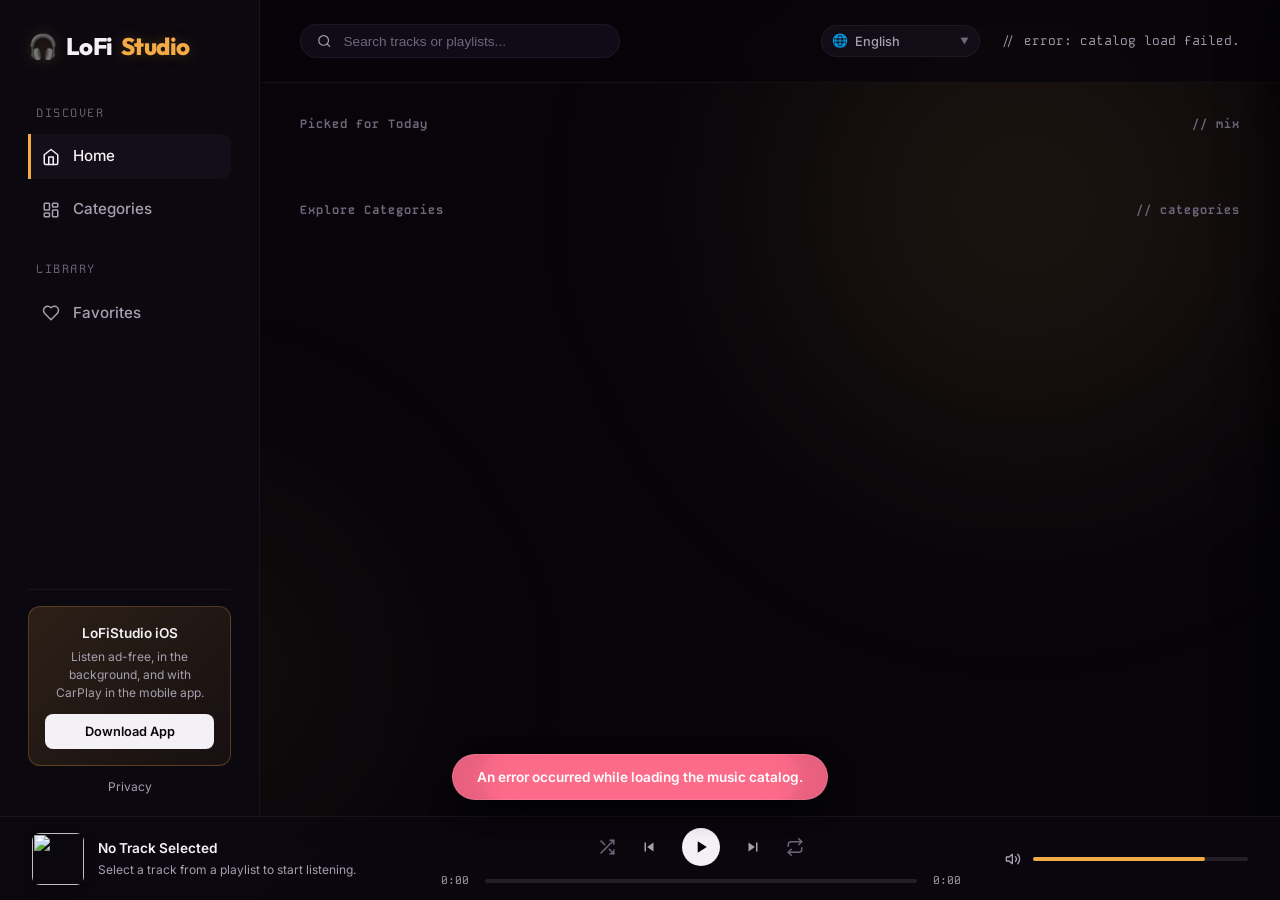
==== commit b5f96904: "Improve focus messaging, App Store links, and privacy page" ====
--- a/index.html
+++ b/index.html
@@ -3,13 +3,13 @@
 <head>
     <meta charset="UTF-8">
     <meta name="viewport" content="width=device-width, initial-scale=1.0">
-    <title>LoFiStudio Web Player | Find Your Inner Pace</title>
-    <meta name="description" content="LoFiStudio ile zihnini sakinleştir, odaklan ve uyu. Supabase altyapısıyla beslenen, özenle seçilmiş Lo-Fi çalma listelerini tarayıcından hemen dinle.">
+    <title>LoFiStudio | Focus &amp; Study Music</title>
+    <meta name="description" content="Tek dokunuşla odaklan. Ders, kodlama ve derin çalışma seansların için kesintisiz Lo-Fi çalma listelerini ücretsiz dinle.">
     <meta name="theme-color" content="#07050a">
     
     <!-- Open Graph -->
-    <meta property="og:title" content="LoFiStudio Web Player | Find Your Inner Pace">
-    <meta property="og:description" content="Odaklanmanıza, rahatlamanıza ve uyumanıza yardımcı olacak minimalist Lo-Fi deneyimi tarayıcınızda.">
+    <meta property="og:title" content="LoFiStudio | Focus &amp; Study Music">
+    <meta property="og:description" content="Ders, kodlama ve derin çalışma seansları için kesintisiz Lo-Fi.">
     <meta property="og:type" content="website">
     <meta property="og:url" content="https://lofistudio.app">
     <meta property="og:image" content="https://lofistudio.app/hero-mockup.png">
@@ -60,11 +60,12 @@
             <div class="sidebar-footer">
                 <div class="download-app-card">
                     <h4 data-i18n="download_card_title">LoFiStudio iOS</h4>
-                    <p data-i18n="download_card_desc">Mobil uygulamayı indirerek reklamsız ve çevrimdışı dinle.</p>
-                    <a href="https://apps.apple.com/app/lofistudio/idAPP_ID" target="_blank" rel="noopener noreferrer" class="btn-sm-primary" data-i18n="download_card_btn">
+                    <p data-i18n="download_card_desc">Mobil uygulamada reklamsız, arka planda ve CarPlay ile dinle.</p>
+                    <a href="https://apps.apple.com/app/lofi-studio/id6761550819?ct=web_sidebar" target="_blank" rel="noopener noreferrer" class="btn-sm-primary" data-i18n="download_card_btn">
                         Uygulamayı İndir
                     </a>
                 </div>
+                <a href="/privacy.html" style="display:block;margin-top:12px;text-align:center;color:var(--text-soft);font-size:.75rem;text-decoration:none;">Privacy</a>
             </div>
         </aside>
         
@@ -195,7 +196,7 @@
                 <svg viewBox="0 0 24 24" fill="none" stroke="currentColor" stroke-width="2" stroke-linecap="round" stroke-linejoin="round"><path d="M19 14c1.49-1.46 3-3.21 3-5.5A5.5 5.5 0 0 0 16.5 3c-1.76 0-3 .5-4.5 2-1.5-1.5-2.74-2-4.5-2A5.5 5.5 0 0 0 2 8.5c0 2.3 1.5 4.05 3 5.5l7 7Z"/></svg>
                 <span data-i18n="nav_library">Kitaplık</span>
             </div>
-            <a href="https://apps.apple.com/app/lofistudio/idAPP_ID" target="_blank" rel="noopener noreferrer" class="mobile-nav-item" style="color: var(--text-muted)">
+            <a href="https://apps.apple.com/app/lofi-studio/id6761550819?ct=web_mobile_nav" target="_blank" rel="noopener noreferrer" class="mobile-nav-item" style="color: var(--text-muted)">
                 <svg viewBox="0 0 24 24" fill="none" stroke="currentColor" stroke-width="2" stroke-linecap="round" stroke-linejoin="round"><path d="M12 2v20M17 5H9.5a3.5 3.5 0 0 0 0 7h5a3.5 3.5 0 0 1 0 7H6"/></svg>
                 <span data-i18n="mob_nav_download">İndir</span>
             </a>
@@ -301,6 +302,6 @@
     <audio id="html5-audio" preload="auto"></audio>
 
     <script src="translations.js"></script>
-    <script src="app.js"></script>
+    <script src="app-9e1ed53.js"></script>
 </body>
 </html>
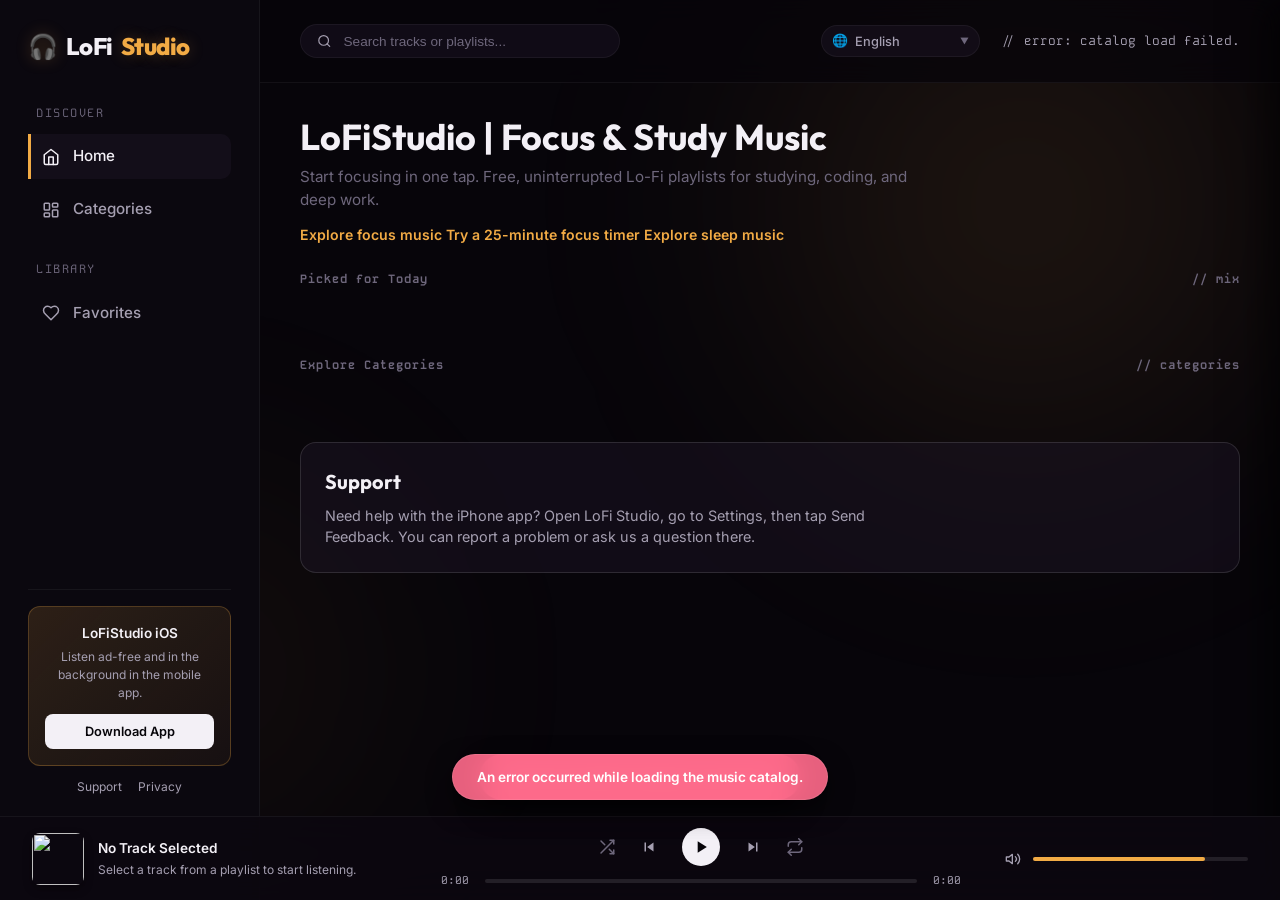
==== commit c0e391eb: "feat: publish multilingual focus and sleep landing pages" ====
--- a/index.html
+++ b/index.html
@@ -4,19 +4,27 @@
     <meta charset="UTF-8">
     <meta name="viewport" content="width=device-width, initial-scale=1.0">
     <title>LoFiStudio | Focus &amp; Study Music</title>
-    <meta name="description" content="Tek dokunuşla odaklan. Ders, kodlama ve derin çalışma seansların için kesintisiz Lo-Fi çalma listelerini ücretsiz dinle.">
+    <meta name="description" content="Start focusing in one tap. Free, uninterrupted Lo-Fi playlists for studying, coding, and deep work.">
     <meta name="theme-color" content="#07050a">
     
     <!-- Open Graph -->
     <meta property="og:title" content="LoFiStudio | Focus &amp; Study Music">
-    <meta property="og:description" content="Ders, kodlama ve derin çalışma seansları için kesintisiz Lo-Fi.">
+    <meta property="og:description" content="Free, uninterrupted Lo-Fi playlists for studying, coding, and deep work.">
     <meta property="og:type" content="website">
-    <meta property="og:url" content="https://lofistudio.app">
+    <meta property="og:url" content="https://lofistudio.app/">
     <meta property="og:image" content="https://lofistudio.app/hero-mockup.png">
+    <meta property="og:locale" content="en_US">
+    <meta name="twitter:card" content="summary_large_image">
+    <meta name="twitter:title" content="LoFiStudio | Focus &amp; Study Music">
+    <meta name="twitter:description" content="Free, uninterrupted Lo-Fi playlists for studying, coding, and deep work.">
+    <meta name="twitter:image" content="https://lofistudio.app/hero-mockup.png">
     
-    <link rel="stylesheet" href="style.css">
-    <link rel="canonical" href="https://lofistudio.app">
+    <link rel="stylesheet" href="style.css?v=20260926-focus">
+    <link rel="canonical" href="https://lofistudio.app/">
     <link rel="icon" type="image/png" href="https://fav.farm/🎧">
+    <script type="application/ld+json">
+    {"@context":"https://schema.org","@graph":[{"@type":"WebSite","name":"LoFi Studio","alternateName":"LoFiStudio","url":"https://lofistudio.app/"},{"@type":"MobileApplication","name":"LoFi Studio","url":"https://apps.apple.com/app/lofi-studio/id6761550819","operatingSystem":"iOS 17.0 or later","applicationCategory":"MultimediaApplication","description":"Lo-Fi music for focus, sleep, and relaxation on iPhone and iPad.","offers":{"@type":"Offer","price":"0","priceCurrency":"USD"}}]}
+    </script>
     
     <!-- Supabase JS CDN -->
     <script src="https://cdn.jsdelivr.net/npm/@supabase/supabase-js@2"></script>
@@ -37,22 +45,22 @@
             
             <nav class="sidebar-nav">
                 <div class="nav-section">
-                    <div class="nav-section-title" data-i18n="discover_title">Keşfet</div>
+                    <div class="nav-section-title" data-i18n="discover_title">Discover</div>
                     <div class="nav-item active" id="nav-discover">
                         <svg viewBox="0 0 24 24" fill="none" stroke="currentColor" stroke-width="2" stroke-linecap="round" stroke-linejoin="round"><path d="m3 9 9-7 9 7v11a2 2 0 0 1-2 2H5a2 2 0 0 1-2-2z"/><polyline points="9 22 9 12 15 12 15 22"/></svg>
-                        <span data-i18n="nav_home">Ana Sayfa</span>
+                        <span data-i18n="nav_home">Home</span>
                     </div>
                     <div class="nav-item" id="nav-categories">
                         <svg viewBox="0 0 24 24" fill="none" stroke="currentColor" stroke-width="2" stroke-linecap="round" stroke-linejoin="round"><rect x="3" y="3" width="7" height="9" rx="1"/><rect x="14" y="3" width="7" height="5" rx="1"/><rect x="14" y="12" width="7" height="9" rx="1"/><rect x="3" y="16" width="7" height="5" rx="1"/></svg>
-                        <span data-i18n="nav_categories">Kategoriler</span>
+                        <span data-i18n="nav_categories">Categories</span>
                     </div>
                 </div>
                 
                 <div class="nav-section">
-                    <div class="nav-section-title" data-i18n="library_title">Kütüphane</div>
+                    <div class="nav-section-title" data-i18n="library_title">Library</div>
                     <div class="nav-item" id="nav-favorites">
                         <svg viewBox="0 0 24 24" fill="none" stroke="currentColor" stroke-width="2" stroke-linecap="round" stroke-linejoin="round"><path d="M19 14c1.49-1.46 3-3.21 3-5.5A5.5 5.5 0 0 0 16.5 3c-1.76 0-3 .5-4.5 2-1.5-1.5-2.74-2-4.5-2A5.5 5.5 0 0 0 2 8.5c0 2.3 1.5 4.05 3 5.5l7 7Z"/></svg>
-                        <span data-i18n="nav_favorites">Favorilerim</span>
+                        <span data-i18n="nav_favorites">Favorites</span>
                     </div>
                 </div>
             </nav>
@@ -60,12 +68,15 @@
             <div class="sidebar-footer">
                 <div class="download-app-card">
                     <h4 data-i18n="download_card_title">LoFiStudio iOS</h4>
-                    <p data-i18n="download_card_desc">Mobil uygulamada reklamsız, arka planda ve CarPlay ile dinle.</p>
+                    <p data-i18n="download_card_desc">Listen ad-free and in the background in the mobile app.</p>
                     <a href="https://apps.apple.com/app/lofi-studio/id6761550819?ct=web_sidebar" target="_blank" rel="noopener noreferrer" class="btn-sm-primary" data-i18n="download_card_btn">
-                        Uygulamayı İndir
+                        Download App
                     </a>
                 </div>
-                <a href="/privacy.html" style="display:block;margin-top:12px;text-align:center;color:var(--text-soft);font-size:.75rem;text-decoration:none;">Privacy</a>
+                <div class="sidebar-legal-links">
+                    <a href="#support" data-i18n="support_title">Support</a>
+                    <a href="/privacy">Privacy</a>
+                </div>
             </div>
         </aside>
         
@@ -76,7 +87,7 @@
             <header class="header">
                 <div class="search-bar">
                     <svg viewBox="0 0 24 24" fill="none" stroke="currentColor" stroke-width="2" stroke-linecap="round" stroke-linejoin="round"><circle cx="11" cy="11" r="8"/><line x1="21" y1="21" x2="16.65" y2="16.65"/></svg>
-                    <input type="text" id="search-input" data-i18n-placeholder="search_placeholder" placeholder="Şarkı veya çalma listesi ara...">
+                    <input type="text" id="search-input" data-i18n-placeholder="search_placeholder" placeholder="Search tracks or playlists...">
                 </div>
                 
                 <div class="header-right">
@@ -102,6 +113,13 @@
             
             <!-- CONTENT BODY -->
             <div class="content-body">
+                <section class="site-intro" aria-label="LoFi Studio">
+                    <h1 data-i18n="page_title">LoFiStudio | Focus &amp; Study Music</h1>
+                    <p data-i18n="meta_description">Start focusing in one tap. Free, uninterrupted Lo-Fi playlists for studying, coding, and deep work.</p>
+                    <a class="site-focus-link" id="focus-page-link" href="/focus-music" data-i18n="focus_page_link">Explore focus music</a>
+                    <a class="site-focus-link" href="/pomodoro-focus" data-i18n="pomodoro_page_link">Try a 25-minute focus timer</a>
+                    <a class="site-focus-link" id="sleep-page-link" href="/sleep-music" data-i18n="sleep_page_link">Explore sleep music</a>
+                </section>
                 
                 <!-- 1. DISCOVER VIEW (ANA SAYFA) -->
                 <div id="view-discover-panel">
@@ -120,7 +138,7 @@
                     <!-- Today Shelf (Home Sections) -->
                     <section class="playlists-shelf" id="today-shelf">
                         <div class="section-title" id="today-shelf-title">
-                            <span data-i18n="today_shelf_title">Bugün İçin Seçilenler</span>
+                            <span data-i18n="today_shelf_title">Picked for Today</span>
                             <span id="today-date-badge">// mix</span>
                         </div>
                         <div class="playlists-grid" id="today-playlists-grid">
@@ -131,7 +149,7 @@
                     <!-- Categories Preview Shelf -->
                     <section class="categories-shelf">
                         <div class="section-title">
-                            <span data-i18n="explore_categories_title">Kategorileri Keşfet</span>
+                            <span data-i18n="explore_categories_title">Explore Categories</span>
                             <span>// categories</span>
                         </div>
                         <div class="categories-grid" id="discover-categories-grid">
@@ -144,7 +162,7 @@
                 <div id="view-categories-panel" style="display: none;">
                     <section class="categories-shelf">
                         <div class="section-title">
-                            <span data-i18n="all_categories_title">Tüm Kategoriler</span>
+                            <span data-i18n="all_categories_title">All Categories</span>
                             <span>// all categories</span>
                         </div>
                         <div class="categories-grid" id="all-categories-grid">
@@ -154,7 +172,7 @@
                     
                     <section class="playlists-shelf" style="margin-top: 2rem;">
                         <div class="section-title">
-                            <span data-i18n="all_playlists_title">Tüm Çalma Listeleri</span>
+                            <span data-i18n="all_playlists_title">All Playlists</span>
                             <span>// playlists</span>
                         </div>
                         <div class="playlists-grid" id="all-playlists-grid">
@@ -167,17 +185,22 @@
                 <div id="view-favorites-panel" style="display: none;">
                     <section class="playlists-shelf">
                         <div class="section-title">
-                            <span data-i18n="favorites_title">Beğendiğim Şarkılar</span>
-                            <span id="favorites-count">// 0 parça</span>
+                            <span data-i18n="favorites_title">Liked Songs</span>
+                            <span id="favorites-count">// 0 tracks</span>
                         </div>
                         <div class="tracks-list" id="favorites-tracks-list">
                             <!-- Dynamic favorited tracks -->
                             <div style="text-align: center; padding: 3rem; color: var(--text-muted);" data-i18n="no_favorites_text">
-                                Henüz favorilere eklenmiş bir parça yok. Şarkı listelerindeki kalp simgesine basarak ekleyebilirsiniz.
+                                No favorites yet. Save tracks you love with the heart icon.
                             </div>
                         </div>
                     </section>
                 </div>
+
+                <section class="site-support" id="support" aria-labelledby="support-heading">
+                    <h2 id="support-heading" data-i18n="support_title">Support</h2>
+                    <p data-i18n="support_instruction">Need help with the iPhone app? Open LoFi Studio, go to Settings, then tap Send Feedback. You can report a problem or ask us a question there.</p>
+                </section>
                 
             </div>
         </main>
@@ -186,19 +209,19 @@
         <nav class="mobile-navbar">
             <div class="mobile-nav-item active" id="mob-nav-discover">
                 <svg viewBox="0 0 24 24" fill="none" stroke="currentColor" stroke-width="2" stroke-linecap="round" stroke-linejoin="round"><path d="m3 9 9-7 9 7v11a2 2 0 0 1-2 2H5a2 2 0 0 1-2-2z"/><polyline points="9 22 9 12 15 12 15 22"/></svg>
-                <span data-i18n="nav_home">Ana Sayfa</span>
+                <span data-i18n="nav_home">Home</span>
             </div>
             <div class="mobile-nav-item" id="mob-nav-categories">
                 <svg viewBox="0 0 24 24" fill="none" stroke="currentColor" stroke-width="2" stroke-linecap="round" stroke-linejoin="round"><rect x="3" y="3" width="7" height="9" rx="1"/><rect x="14" y="3" width="7" height="5" rx="1"/><rect x="14" y="12" width="7" height="9" rx="1"/><rect x="3" y="16" width="7" height="5" rx="1"/></svg>
-                <span data-i18n="nav_categories">Kategoriler</span>
+                <span data-i18n="nav_categories">Categories</span>
             </div>
             <div class="mobile-nav-item" id="mob-nav-favorites">
                 <svg viewBox="0 0 24 24" fill="none" stroke="currentColor" stroke-width="2" stroke-linecap="round" stroke-linejoin="round"><path d="M19 14c1.49-1.46 3-3.21 3-5.5A5.5 5.5 0 0 0 16.5 3c-1.76 0-3 .5-4.5 2-1.5-1.5-2.74-2-4.5-2A5.5 5.5 0 0 0 2 8.5c0 2.3 1.5 4.05 3 5.5l7 7Z"/></svg>
-                <span data-i18n="nav_library">Kitaplık</span>
+                <span data-i18n="nav_library">Library</span>
             </div>
             <a href="https://apps.apple.com/app/lofi-studio/id6761550819?ct=web_mobile_nav" target="_blank" rel="noopener noreferrer" class="mobile-nav-item" style="color: var(--text-muted)">
                 <svg viewBox="0 0 24 24" fill="none" stroke="currentColor" stroke-width="2" stroke-linecap="round" stroke-linejoin="round"><path d="M12 2v20M17 5H9.5a3.5 3.5 0 0 0 0 7h5a3.5 3.5 0 0 1 0 7H6"/></svg>
-                <span data-i18n="mob_nav_download">İndir</span>
+                <span data-i18n="mob_nav_download">Download</span>
             </a>
         </nav>
         
@@ -241,8 +264,8 @@
                     <img src="https://fav.farm/🎧" alt="" class="player-artwork" id="player-artwork-img">
                 </div>
                 <div class="player-meta">
-                    <div class="player-title" id="player-track-title" data-i18n="no_track_selected">Müzik Seçilmedi</div>
-                    <div class="player-artist" id="player-track-artist" data-i18n="select_track_prompt">Dinlemek için bir çalma listesinden parça seçin.</div>
+                    <div class="player-title" id="player-track-title" data-i18n="no_track_selected">No Track Selected</div>
+                    <div class="player-artist" id="player-track-artist" data-i18n="select_track_prompt">Select a track from a playlist to start listening.</div>
                 </div>
                 <button class="player-fav-btn" id="player-fav-toggle" style="display: none;">
                     <svg width="18" height="18" viewBox="0 0 24 24" fill="none" stroke="currentColor" stroke-width="2" stroke-linecap="round" stroke-linejoin="round"><path d="M19 14c1.49-1.46 3-3.21 3-5.5A5.5 5.5 0 0 0 16.5 3c-1.76 0-3 .5-4.5 2-1.5-1.5-2.74-2-4.5-2A5.5 5.5 0 0 0 2 8.5c0 2.3 1.5 4.05 3 5.5l7 7Z"/></svg>
@@ -252,16 +275,16 @@
             <!-- Controls (Center) -->
             <div class="player-middle-controls">
                 <div class="player-buttons">
-                    <button class="player-btn player-btn-secondary" id="player-btn-shuffle" data-i18n-title="tooltip_shuffle" title="Karışık Çal">
+                    <button class="player-btn player-btn-secondary" id="player-btn-shuffle" data-i18n-title="tooltip_shuffle" title="Shuffle">
                         <svg viewBox="0 0 24 24" fill="none" stroke="currentColor" stroke-width="2" stroke-linecap="round" stroke-linejoin="round"><polyline points="16 3 21 3 21 8"/><line x1="4" y1="20" x2="21" y2="3"/><polyline points="21 16 21 21 16 21"/><line x1="15" y1="15" x2="21" y2="21"/><line x1="4" y1="4" x2="9" y2="9"/></svg>
                     </button>
-                    <button class="player-btn" id="player-btn-prev" data-i18n-title="tooltip_previous" title="Önceki Şarkı">
+                    <button class="player-btn" id="player-btn-prev" data-i18n-title="tooltip_previous" title="Previous Track">
                         <svg viewBox="0 0 24 24" fill="currentColor"><path d="M6 6h2v12H6zm3.5 6 8.5 6V6z"/></svg>
                     </button>
                     <button class="player-btn player-btn-play" id="player-btn-play" data-i18n-title="tooltip_play_pause" title="Oynat / Duraklat">
                         <svg viewBox="0 0 24 24" fill="currentColor" id="player-play-icon"><path d="M8 5v14l11-7z"/></svg>
                     </button>
-                    <button class="player-btn" id="player-btn-next" data-i18n-title="tooltip_next" title="Sonraki Şarkı">
+                    <button class="player-btn" id="player-btn-next" data-i18n-title="tooltip_next" title="Next Track">
                         <svg viewBox="0 0 24 24" fill="currentColor"><path d="M6 18l8.5-6L6 6v12zM16 6v12h2V6h-2z"/></svg>
                     </button>
                     <button class="player-btn player-btn-secondary" id="player-btn-repeat" data-i18n-title="tooltip_repeat" title="Tekrarla">
@@ -301,7 +324,7 @@
     <!-- Hidden HTML5 Audio Element -->
     <audio id="html5-audio" preload="auto"></audio>
 
-    <script src="translations.js"></script>
-    <script src="app-9e1ed53.js"></script>
+    <script src="translations.js?v=20260926-sleep"></script>
+    <script src="app-9e1ed53.js?v=20260926-tr-sleep"></script>
 </body>
 </html>
--- a/style.css
+++ b/style.css
@@ -201,6 +201,23 @@
     border-top: 1px solid var(--border);
 }
 
+.sidebar-legal-links {
+    display: flex;
+    justify-content: center;
+    gap: 1rem;
+    margin-top: 12px;
+    font-size: .75rem;
+}
+
+.sidebar-legal-links a {
+    color: var(--text-soft);
+    text-decoration: none;
+}
+
+.sidebar-legal-links a:hover {
+    color: var(--text-main);
+}
+
 .download-app-card {
     background: linear-gradient(135deg, rgba(242, 171, 69, 0.15) 0%, rgba(242, 171, 69, 0.05) 100%);
     border: 1px solid rgba(242, 171, 69, 0.25);
@@ -301,6 +318,59 @@
 
 .content-body {
     padding: 2rem 2.5rem;
+}
+
+.site-intro {
+    margin-bottom: 1.5rem;
+}
+
+.site-intro h1 {
+    font-family: var(--font-heading);
+    font-size: clamp(1.5rem, 3vw, 2.25rem);
+    line-height: 1.2;
+    margin: 0 0 0.5rem;
+}
+
+.site-intro p {
+    color: var(--text-muted);
+    font-size: 0.95rem;
+    line-height: 1.5;
+    margin: 0;
+    max-width: 62ch;
+}
+
+.site-focus-link {
+    display: inline-block;
+    margin-top: .75rem;
+    color: var(--primary);
+    font-size: .88rem;
+    font-weight: 600;
+    text-decoration: none;
+}
+
+.site-focus-link:hover {
+    text-decoration: underline;
+}
+
+.site-support {
+    scroll-margin-top: 1.5rem;
+    margin: 3rem 0 1rem;
+    padding: 1.5rem;
+    border: 1px solid var(--border-hover);
+    border-radius: 16px;
+    background: var(--bg-card);
+}
+
+.site-support h2 {
+    font-family: var(--font-heading);
+    font-size: 1.25rem;
+    margin-bottom: .5rem;
+}
+
+.site-support p {
+    color: var(--text-soft);
+    font-size: .9rem;
+    max-width: 62ch;
 }
 
 .section-title {
